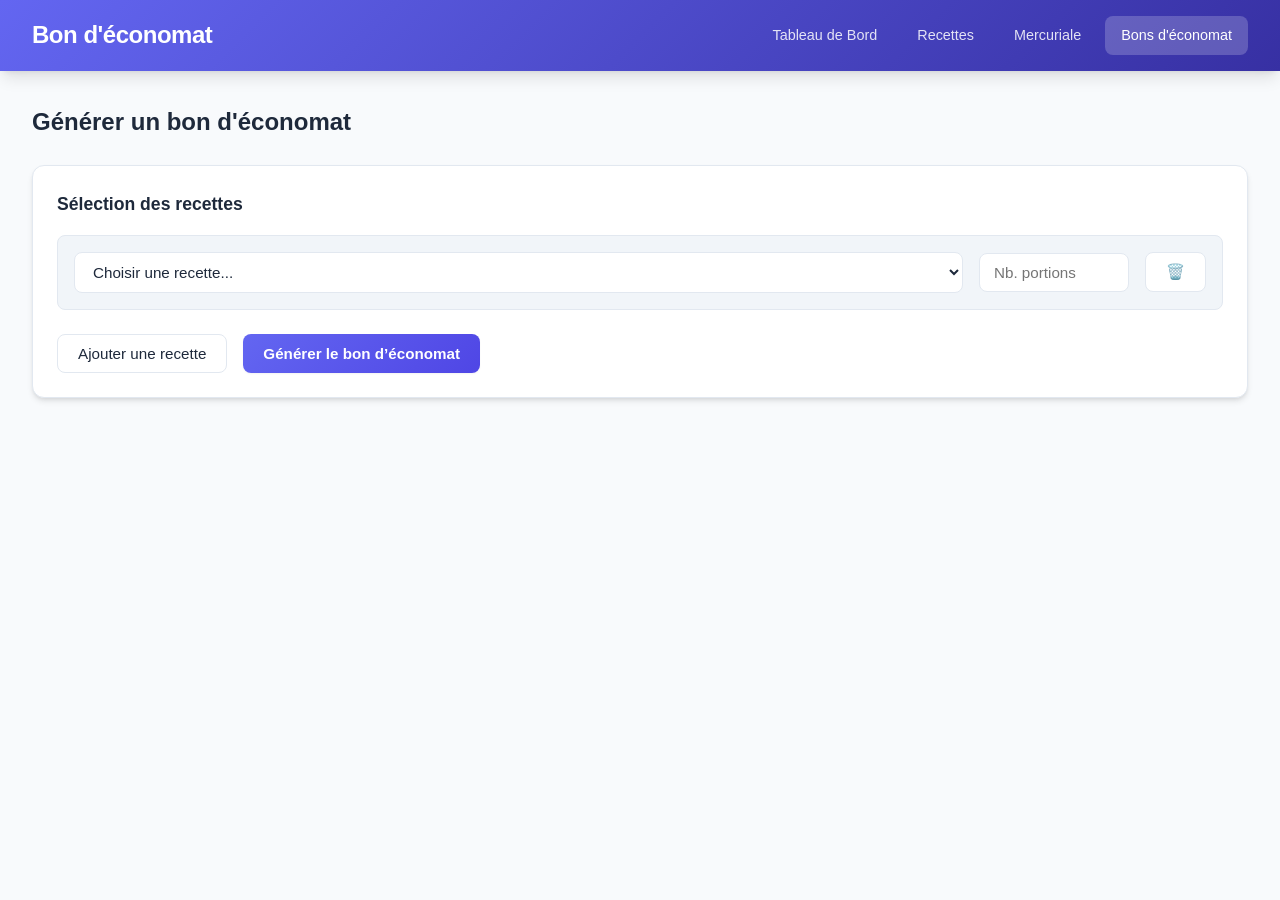
==== bon-economat.html @ 576022b0 "first" ====
<!DOCTYPE html>
<html lang="fr">

<head>
    <meta charset="UTF-8">
    <meta name="viewport" content="width=device-width, initial-scale=1.0">
    <title>Bon d'économat - Gestion Culinaire</title>
    <link rel="stylesheet" href="style.css">

</head>

<body>
    <header>
        <h1>Bon d'économat</h1>
        <nav>
            <a href="index.html">Tableau de Bord</a>
            <a href="recettes.html">Recettes</a>
            <a href="mercuriale.html">Mercuriale</a>
            <a href="bon-economat.html" class="active">Bons d'économat</a>
        </nav>
    </header>

    <main id="app-container">
        <div class="page-header">
            <h2>Générer un bon d'économat</h2>
        </div>

        <div class="card">
            <h3>Sélection des recettes</h3>
            <div id="recipe-selection-area" class="recipe-selection-grid">
                <!-- Recipe selectors will be added here by JS -->
            </div>
            <div class="bon-economat-actions">
                <button id="add-recipe-selector-btn" class="button-secondary">Ajouter une recette</button>
                <button id="generate-btn" class="button-primary">Générer le bon d’économat</button>
            </div>
        </div>

        <div id="bon-economat-results" class="hidden">
            <div class="page-header">
                <h2>Bon d'économat généré</h2>
                <div class="header-actions">
                    <button id="export-csv-btn" class="button-secondary">Exporter en CSV</button>
                    <button id="export-fixed-txt-btn" class="button-secondary">Exporter en TXT</button>
                </div>
            </div>

            <div id="detailed-breakdown">
                <h3>Détail par recette</h3>
                <!-- Content generated by JS -->
            </div>

            <div id="summary-breakdown" class="card">
                <h3>Récapitulatif global</h3>
                <div class="table-container">
                    <table id="summary-table">
                        <thead>
                            <tr>
                                <th>Nom de la denrée</th>
                                <th>Quantité totale</th>
                                <th>Unité</th>
                                <th>Coût total HT</th>
                            </tr>
                        </thead>
                        <tbody>
                            <!-- Content generated by JS -->
                        </tbody>
                    </table>
                </div>
                <h4 class="global-total-cost">Total Global: <strong id="global-total-cost">0.00 €</strong></h4>
            </div>

            <div id="sales-quote" class="card sales-quote-card">
                <h3>📊 Devis de vente</h3>
                <p class="sales-quote-description">Estimation des revenus basée sur les recettes sélectionnées et leurs
                    portions.</p>
                <div class="sales-quote-grid">
                    <div class="quote-item">
                        <span class="quote-label">Prix de vente total HT</span>
                        <span class="quote-value" id="total-sale-price-ht">0.00 €</span>
                    </div>
                    <div class="quote-item">
                        <span class="quote-label">Prix de vente total TTC (5.5%)</span>
                        <span class="quote-value" id="total-sale-price-ttc">0.00 €</span>
                    </div>
                    <div class="quote-item quote-profit">
                        <span class="quote-label">Marge brute estimée</span>
                        <span class="quote-value" id="total-gross-margin">0.00 €</span>
                    </div>
                </div>
            </div>
        </div>
    </main>

    <script type="module" src="./app.js"></script>
</body>

</html>
---- style.css ----
:root {
    /* Palette modernisée */
    --primary-color: #6366f1;
    --primary-hover: #4f46e5;
    --secondary-color: #3730a3;
    --accent-color: #8b5cf6;
    --background-color: #f8fafc;
    --card-background: #ffffff;
    --text-color: #1e293b;
    --text-light: #64748b;
    --text-muted: #94a3b8;
    --border-color: #e2e8f0;
    --border-light: #f1f5f9;
    --shadow-sm: 0 1px 2px 0 rgba(0, 0, 0, 0.05);
    --shadow: 0 4px 6px -1px rgba(0, 0, 0, 0.1), 0 2px 4px -2px rgba(0, 0, 0, 0.1);
    --shadow-lg: 0 10px 15px -3px rgba(0, 0, 0, 0.1), 0 4px 6px -4px rgba(0, 0, 0, 0.1);
    --border-radius: 12px;
    --border-radius-sm: 8px;
    --border-radius-lg: 16px;
    --font-family: 'Inter', 'Segoe UI', 'Roboto', 'Helvetica Neue', Arial, sans-serif;
    --transition: all 0.2s ease;

    /* Couleurs pour les marges */
    --margin-high: #10b981;
    --margin-high-bg: #d1fae5;
    --margin-medium: #f59e0b;
    --margin-medium-bg: #fef3c7;
    --margin-low: #ef4444;
    --margin-low-bg: #fee2e2;

    /* Couleurs pour le devis */
    --success-color: #22c55e;
    --success-bg: #dcfce7;
}

* {
    box-sizing: border-box;
}

body {
    margin: 0;
    font-family: var(--font-family);
    background-color: var(--background-color);
    color: var(--text-color);
    line-height: 1.6;
    -webkit-font-smoothing: antialiased;
    -moz-osx-font-smoothing: grayscale;
}

/* --- Header Styles --- */
header {
    background: linear-gradient(135deg, var(--primary-color) 0%, var(--secondary-color) 100%);
    color: white;
    padding: 1rem 2rem;
    display: flex;
    justify-content: space-between;
    align-items: center;
    box-shadow: var(--shadow-lg);
    position: sticky;
    top: 0;
    z-index: 100;
}

header h1 {
    margin: 0;
    font-size: 1.5rem;
    font-weight: 700;
    letter-spacing: -0.02em;
}

header nav {
    display: flex;
    gap: 0.5rem;
}

header nav a {
    color: rgba(255, 255, 255, 0.85);
    text-decoration: none;
    padding: 0.5rem 1rem;
    border-radius: var(--border-radius-sm);
    font-weight: 500;
    font-size: 0.9rem;
    transition: var(--transition);
    background: transparent;
}

header nav a:hover {
    background: rgba(255, 255, 255, 0.15);
    color: white;
}

header nav a.active {
    background: rgba(255, 255, 255, 0.2);
    color: white;
}

/* --- Main Container --- */
#app-container {
    padding: 2rem;
    max-width: 1400px;
    margin: 0 auto;
}

/* --- Dashboard Styles --- */
.dashboard-grid {
    display: grid;
    grid-template-columns: repeat(auto-fit, minmax(320px, 1fr));
    gap: 1.5rem;
}

.card {
    background: var(--card-background);
    padding: 1.5rem;
    border-radius: var(--border-radius);
    box-shadow: var(--shadow);
    border: 1px solid var(--border-color);
    transition: var(--transition);
}

.card:hover {
    box-shadow: var(--shadow-lg);
}

.card-welcome {
    grid-column: 1 / -1;
    background: linear-gradient(135deg, var(--primary-color) 0%, var(--accent-color) 100%);
    color: white;
    border: none;
}

.card-welcome h2 {
    margin-top: 0;
    font-size: 1.75rem;
    font-weight: 700;
}

.card-welcome p {
    opacity: 0.9;
    margin-bottom: 0;
}

.card h3 {
    margin-top: 0;
    margin-bottom: 1rem;
    font-size: 1.1rem;
    font-weight: 600;
    color: var(--text-color);
    display: flex;
    align-items: center;
    gap: 0.5rem;
}

.stats-grid {
    display: grid;
    grid-template-columns: 1fr 1fr;
    gap: 1rem;
}

.stat-item {
    display: flex;
    flex-direction: column;
    align-items: center;
    text-align: center;
    padding: 1.25rem;
    background: linear-gradient(135deg, var(--border-light) 0%, var(--background-color) 100%);
    border-radius: var(--border-radius-sm);
    border: 1px solid var(--border-color);
}

.stat-value {
    font-size: 2.25rem;
    font-weight: 700;
    color: var(--primary-color);
    line-height: 1.2;
}

.stat-label {
    font-size: 0.85rem;
    color: var(--text-light);
    margin-top: 0.25rem;
    font-weight: 500;
}

.actions-grid {
    display: flex;
    flex-direction: column;
    gap: 0.75rem;
}

.action-button {
    display: flex;
    align-items: center;
    padding: 0.875rem 1rem;
    background-color: var(--card-background);
    border: 1px solid var(--border-color);
    border-radius: var(--border-radius-sm);
    text-decoration: none;
    color: var(--text-color);
    font-weight: 500;
    transition: var(--transition);
    text-align: left;
    width: 100%;
    cursor: pointer;
    font-size: 0.95rem;
    font-family: var(--font-family);
    line-height: 1.5;
}

.action-button .icon {
    margin-right: 0.75rem;
    font-size: 1.25rem;
}

.action-button:hover {
    background-color: var(--background-color);
    border-color: var(--primary-color);
    color: var(--primary-color);
    transform: translateY(-1px);
    box-shadow: var(--shadow-sm);
}

.hidden {
    display: none !important;
}

/* --- Notifications --- */
#notifications-list {
    list-style-type: none;
    padding: 0;
    margin: 0;
}

#notifications-list li {
    padding: 0.875rem;
    border-bottom: 1px solid var(--border-light);
    display: flex;
    align-items: center;
    font-size: 0.9rem;
}

#notifications-list li:last-child {
    border-bottom: none;
}

#notifications-list .icon {
    margin-right: 0.75rem;
    flex-shrink: 0;
    font-size: 1.1rem;
}

#notifications-list li a {
    margin-left: auto;
    font-size: 0.85rem;
    color: var(--primary-color);
    text-decoration: none;
    font-weight: 500;
    padding: 0.25rem 0.5rem;
    border-radius: 4px;
    transition: var(--transition);
}

#notifications-list li a:hover {
    background-color: rgba(99, 102, 241, 0.1);
}

/* --- Page Header --- */
.page-header {
    display: flex;
    justify-content: space-between;
    align-items: center;
    margin-bottom: 1.5rem;
    flex-wrap: wrap;
    gap: 1rem;
}

.page-header h2 {
    margin: 0;
    font-size: 1.5rem;
    font-weight: 700;
    color: var(--text-color);
}

.header-actions {
    display: flex;
    gap: 1rem;
    align-items: center;
    flex-wrap: wrap;
}

/* --- Form Controls --- */
input[type="search"],
input[type="text"],
input[type="number"],
select,
textarea {
    padding: 0.625rem 0.875rem;
    border: 1px solid var(--border-color);
    border-radius: var(--border-radius-sm);
    font-size: 0.95rem;
    font-family: var(--font-family);
    transition: var(--transition);
    background-color: var(--card-background);
    color: var(--text-color);
}

input[type="search"]:focus,
input[type="text"]:focus,
input[type="number"]:focus,
select:focus,
textarea:focus {
    outline: none;
    border-color: var(--primary-color);
    box-shadow: 0 0 0 3px rgba(99, 102, 241, 0.15);
}

input[type="search"] {
    min-width: 280px;
    background-image: url("data:image/svg+xml,%3Csvg xmlns='http://www.w3.org/2000/svg' fill='none' viewBox='0 0 24 24' stroke='%2394a3b8'%3E%3Cpath stroke-linecap='round' stroke-linejoin='round' stroke-width='2' d='M21 21l-6-6m2-5a7 7 0 11-14 0 7 7 0 0114 0z'/%3E%3C/svg%3E");
    background-repeat: no-repeat;
    background-position: 0.75rem center;
    background-size: 1rem;
    padding-left: 2.25rem;
}

/* --- Buttons --- */
.button-primary {
    background: linear-gradient(135deg, var(--primary-color) 0%, var(--primary-hover) 100%);
    color: white;
    border: none;
    padding: 0.625rem 1.25rem;
    border-radius: var(--border-radius-sm);
    cursor: pointer;
    font-weight: 600;
    font-size: 0.95rem;
    font-family: var(--font-family);
    transition: var(--transition);
    box-shadow: var(--shadow-sm);
}

.button-primary:hover {
    transform: translateY(-1px);
    box-shadow: var(--shadow);
    filter: brightness(1.05);
}

.button-primary:active {
    transform: translateY(0);
}

.button-secondary {
    background-color: var(--card-background);
    color: var(--text-color);
    border: 1px solid var(--border-color);
    padding: 0.625rem 1.25rem;
    border-radius: var(--border-radius-sm);
    cursor: pointer;
    font-weight: 500;
    font-size: 0.95rem;
    font-family: var(--font-family);
    transition: var(--transition);
}

.button-secondary:hover {
    background-color: var(--background-color);
    border-color: var(--text-light);
}

/* --- Tables --- */
.table-container {
    background: var(--card-background);
    border-radius: var(--border-radius);
    box-shadow: var(--shadow);
    overflow: auto;
    border: 1px solid var(--border-color);
}

table {
    width: 100%;
    border-collapse: collapse;
}

th,
td {
    padding: 1rem;
    text-align: left;
    border-bottom: 1px solid var(--border-light);
}

thead {
    position: sticky;
    top: 0;
    z-index: 10;
    background: linear-gradient(135deg, var(--background-color) 0%, var(--border-light) 100%);
}

th {
    background-color: var(--background-color);
    font-weight: 600;
    font-size: 0.8rem;
    color: var(--text-light);
    text-transform: uppercase;
    letter-spacing: 0.05em;
}

tbody tr {
    transition: var(--transition);
}

tbody tr:last-child td {
    border-bottom: none;
}

tbody tr:hover {
    background-color: rgba(99, 102, 241, 0.04);
}

/* Zebra striping for better readability */
tbody tr:nth-child(even) {
    background-color: var(--border-light);
}

tbody tr:nth-child(even):hover {
    background-color: rgba(99, 102, 241, 0.08);
}

/* --- Action Buttons in Tables --- */
.action-cell {
    white-space: nowrap;
}

.action-cell button {
    margin-right: 0.375rem;
    padding: 0.375rem 0.75rem;
    border: none;
    border-radius: 6px;
    cursor: pointer;
    font-size: 0.8rem;
    font-weight: 500;
    transition: var(--transition);
}

.action-cell button:last-child {
    margin-right: 0;
}

.duplicate-btn {
    background-color: #f0fdf4;
    color: #16a34a;
    border: 1px solid #bbf7d0 !important;
}

.duplicate-btn:hover {
    background-color: #dcfce7;
}

.edit-btn {
    background-color: #fffbeb;
    color: #d97706;
    border: 1px solid #fde68a !important;
}

.edit-btn:hover {
    background-color: #fef3c7;
}

.delete-btn {
    background-color: #fef2f2;
    color: #dc2626;
    border: 1px solid #fecaca !important;
}

.delete-btn:hover {
    background-color: #fee2e2;
}

/* --- Margin Badges --- */
.margin-badge {
    display: inline-flex;
    align-items: center;
    justify-content: center;
    padding: 0.25rem 0.75rem;
    border-radius: 9999px;
    font-size: 0.85rem;
    font-weight: 600;
    min-width: 60px;
}

.margin-high {
    background-color: var(--margin-high-bg);
    color: var(--margin-high);
}

.margin-medium {
    background-color: var(--margin-medium-bg);
    color: var(--margin-medium);
}

.margin-low {
    background-color: var(--margin-low-bg);
    color: var(--margin-low);
}

/* --- Bon d'économat Styles --- */
.recipe-selection-grid {
    display: flex;
    flex-direction: column;
    gap: 1rem;
    margin-bottom: 1.5rem;
}

.recipe-selector-row {
    display: grid;
    grid-template-columns: 1fr 150px auto;
    gap: 1rem;
    align-items: center;
    padding: 1rem;
    background-color: var(--border-light);
    border-radius: var(--border-radius-sm);
    border: 1px solid var(--border-color);
}

.recipe-selector-row select,
.recipe-selector-row input {
    width: 100%;
}

.bon-economat-actions {
    display: flex;
    gap: 1rem;
    margin-top: 1rem;
    flex-wrap: wrap;
}

#bon-economat-results {
    margin-top: 2rem;
}

.bon-recipe-card {
    margin-bottom: 1.5rem;
}

.bon-recipe-card h4 {
    margin-top: 0;
    margin-bottom: 1rem;
    color: var(--secondary-color);
    font-size: 1.1rem;
    font-weight: 600;
    padding-bottom: 0.75rem;
    border-bottom: 2px solid var(--primary-color);
}

.bon-recipe-card table tfoot td {
    border-top: 2px solid var(--primary-color);
    background-color: rgba(99, 102, 241, 0.05);
}

.global-total-cost {
    text-align: right;
    font-size: 1.25rem;
    margin-top: 1.5rem;
    color: var(--secondary-color);
    padding: 1rem;
    background: linear-gradient(135deg, rgba(99, 102, 241, 0.1) 0%, rgba(139, 92, 246, 0.1) 100%);
    border-radius: var(--border-radius-sm);
}

/* --- Sales Quote Card --- */
.sales-quote-card {
    background: linear-gradient(135deg, var(--success-bg) 0%, #f0fdf4 100%);
    border: 1px solid #bbf7d0;
    margin-top: 1.5rem;
}

.sales-quote-card h3 {
    color: #16a34a;
    margin-bottom: 0.5rem;
}

.sales-quote-description {
    color: var(--text-light);
    font-size: 0.9rem;
    margin-bottom: 1.25rem;
}

.sales-quote-grid {
    display: grid;
    grid-template-columns: repeat(auto-fit, minmax(200px, 1fr));
    gap: 1rem;
}

.quote-item {
    background: var(--card-background);
    padding: 1.25rem;
    border-radius: var(--border-radius-sm);
    text-align: center;
    border: 1px solid var(--border-color);
    transition: var(--transition);
}

.quote-item:hover {
    transform: translateY(-2px);
    box-shadow: var(--shadow);
}

.quote-label {
    display: block;
    font-size: 0.85rem;
    color: var(--text-light);
    margin-bottom: 0.5rem;
    font-weight: 500;
}

.quote-value {
    display: block;
    font-size: 1.5rem;
    font-weight: 700;
    color: var(--primary-color);
}

.quote-profit .quote-value {
    color: var(--success-color);
}

/* --- Modal Styles --- */
.modal-overlay {
    position: fixed;
    top: 0;
    left: 0;
    width: 100%;
    height: 100%;
    background-color: rgba(15, 23, 42, 0.7);
    backdrop-filter: blur(4px);
    display: flex;
    justify-content: center;
    align-items: center;
    z-index: 1000;
    padding: 1rem;
    animation: fadeIn 0.2s ease;
}

@keyframes fadeIn {
    from {
        opacity: 0;
    }

    to {
        opacity: 1;
    }
}

.modal-content {
    background-color: var(--card-background);
    padding: 2rem;
    border-radius: var(--border-radius-lg);
    max-width: 800px;
    width: 100%;
    max-height: 90vh;
    overflow-y: auto;
    box-shadow: 0 25px 50px -12px rgba(0, 0, 0, 0.25);
    animation: slideUp 0.3s ease;
}

@keyframes slideUp {
    from {
        opacity: 0;
        transform: translateY(20px);
    }

    to {
        opacity: 1;
        transform: translateY(0);
    }
}

.modal-content h3 {
    margin-top: 0;
    color: var(--text-color);
    font-size: 1.5rem;
    font-weight: 700;
    padding-bottom: 1rem;
    border-bottom: 1px solid var(--border-color);
    margin-bottom: 1.5rem;
}

.form-grid {
    display: grid;
    grid-template-columns: repeat(auto-fit, minmax(200px, 1fr));
    gap: 1rem;
    margin-bottom: 1.5rem;
}

.form-group {
    display: flex;
    flex-direction: column;
}

.form-group label {
    margin-bottom: 0.5rem;
    font-weight: 500;
    font-size: 0.9rem;
    color: var(--text-light);
}

.form-group input,
.form-group select,
.form-group textarea {
    width: 100%;
}

textarea {
    resize: vertical;
    min-height: 100px;
}

/* --- Ingredient Rows --- */
.ingredient-rows {
    display: flex;
    flex-direction: column;
    gap: 0.75rem;
    margin-bottom: 1.5rem;
}

.ingredient-row {
    display: grid;
    grid-template-columns: 2fr 1fr 80px auto;
    gap: 0.75rem;
    align-items: center;
    padding: 0.75rem;
    background-color: var(--border-light);
    border-radius: var(--border-radius-sm);
    border: 1px solid var(--border-color);
}

.ingredient-row select,
.ingredient-row input {
    width: 100%;
}

.ingredient-unit {
    font-size: 0.85rem;
    color: var(--text-light);
    text-align: center;
    font-weight: 500;
}

.delete-ingredient-btn {
    padding: 0.5rem !important;
    min-width: 40px;
}

/* --- Costs Summary --- */
.costs-summary {
    background: linear-gradient(135deg, var(--background-color) 0%, var(--border-light) 100%);
    padding: 1.25rem;
    border-radius: var(--border-radius-sm);
    margin: 1.5rem 0;
    border: 1px solid var(--border-color);
}

.costs-summary p {
    margin: 0.5rem 0;
    display: flex;
    justify-content: space-between;
    align-items: center;
    padding: 0.25rem 0;
}

.costs-summary strong {
    color: var(--primary-color);
    font-size: 1.1rem;
}

/* --- Modal Actions --- */
.modal-actions {
    display: flex;
    justify-content: flex-end;
    gap: 1rem;
    margin-top: 1.5rem;
    padding-top: 1.5rem;
    border-top: 1px solid var(--border-color);
}

hr {
    border: none;
    border-top: 1px solid var(--border-color);
    margin: 1.5rem 0;
}

/* --- Responsive Design --- */
@media (max-width: 768px) {
    header {
        flex-direction: column;
        align-items: flex-start;
        padding: 1rem;
        gap: 1rem;
    }

    header nav {
        width: 100%;
        overflow-x: auto;
        -webkit-overflow-scrolling: touch;
        padding-bottom: 0.5rem;
    }

    header nav a {
        white-space: nowrap;
    }

    #app-container {
        padding: 1rem;
    }

    .page-header {
        flex-direction: column;
        align-items: stretch;
    }

    .header-actions {
        flex-direction: column;
    }

    input[type="search"] {
        min-width: 100%;
    }

    .ingredient-row {
        grid-template-columns: 1fr;
        gap: 0.5rem;
    }

    .recipe-selector-row {
        grid-template-columns: 1fr;
        gap: 0.5rem;
    }

    .dashboard-grid {
        grid-template-columns: 1fr;
    }

    .modal-content {
        padding: 1.25rem;
        max-height: 95vh;
    }

    .form-grid {
        grid-template-columns: 1fr;
    }

    .sales-quote-grid {
        grid-template-columns: 1fr;
    }

    table {
        font-size: 0.85rem;
    }

    th,
    td {
        padding: 0.75rem 0.5rem;
    }

    .action-cell button {
        padding: 0.25rem 0.5rem;
        font-size: 0.75rem;
    }
}

/* --- Print Styles --- */
@media print {
    header {
        position: static;
        background: none;
        color: var(--text-color);
        box-shadow: none;
    }

    header nav {
        display: none;
    }

    .button-primary,
    .button-secondary,
    .action-cell,
    .header-actions,
    .bon-economat-actions {
        display: none !important;
    }

    .card {
        box-shadow: none;
        border: 1px solid #ccc;
        break-inside: avoid;
    }
}

/* ============================================
   NOUVELLES FONCTIONNALITÉS - ALLERGÈNES & RENTABILITÉ
   ============================================ */

/* --- Modal Large --- */
.modal-large {
    max-width: 1000px;
}

.modal-small {
    max-width: 500px;
    position: relative;
}

/* --- Form Sections --- */
.form-section {
    background: var(--border-light);
    border-radius: var(--border-radius-sm);
    padding: 1.25rem;
    margin: 1.5rem 0;
    border: 1px solid var(--border-color);
}

.form-section h4 {
    margin: 0 0 0.75rem 0;
    font-size: 1rem;
    color: var(--primary-color);
}

.form-hint {
    font-size: 0.85rem;
    color: var(--text-light);
    margin: 0.5rem 0;
}

.form-grid-4 {
    grid-template-columns: repeat(2, 1fr);
}

/* --- Text Alignment --- */
.text-right {
    text-align: right;
}

/* --- Allergen Checkbox Grid --- */
.allergen-checkbox-grid {
    display: grid;
    grid-template-columns: repeat(auto-fill, minmax(150px, 1fr));
    gap: 0.5rem;
    margin-top: 0.75rem;
}

.allergen-checkbox-label {
    display: flex;
    align-items: center;
    gap: 0.5rem;
    padding: 0.5rem 0.75rem;
    background: var(--card-background);
    border: 1px solid var(--border-color);
    border-radius: var(--border-radius-sm);
    cursor: pointer;
    transition: var(--transition);
    font-size: 0.85rem;
}

.allergen-checkbox-label:hover {
    border-color: var(--primary-color);
    background: rgba(99, 102, 241, 0.05);
}

.allergen-checkbox-label input[type="checkbox"] {
    accent-color: var(--primary-color);
}

.allergen-checkbox-label input[type="checkbox"]:checked+.allergen-checkbox-icon+.allergen-checkbox-name {
    font-weight: 600;
    color: var(--primary-color);
}

.allergen-checkbox-icon {
    font-size: 1.1rem;
}

.allergen-checkbox-name {
    flex: 1;
}

/* --- Allergen Display in Tables --- */
.allergen-cell {
    min-width: 80px;
}

.allergen-icons-container {
    display: flex;
    flex-wrap: wrap;
    gap: 0.25rem;
}

.allergen-icon-small {
    font-size: 1rem;
    cursor: help;
}

.no-allergen-text {
    color: var(--text-muted);
    font-style: italic;
}

/* --- Allergen Indicator Badge (Recipe Table) --- */
.recipe-name-cell {
    display: flex;
    align-items: center;
    gap: 0.75rem;
    flex-wrap: wrap;
}

.allergen-indicator {
    display: inline-flex;
    align-items: center;
    gap: 0.25rem;
    padding: 0.25rem 0.5rem;
    background: #fef3c7;
    border: 1px solid #fcd34d;
    border-radius: 9999px;
    font-size: 0.75rem;
    cursor: pointer;
    transition: var(--transition);
}

.allergen-indicator:hover {
    background: #fde68a;
    transform: scale(1.05);
}

.no-allergen-badge {
    color: var(--margin-high);
    font-size: 0.9rem;
    font-weight: 600;
}

/* --- Allergen Modal --- */
.allergen-modal-title {
    margin-bottom: 1rem !important;
}

.modal-close-btn {
    position: absolute;
    top: 1rem;
    right: 1rem;
    background: none;
    border: none;
    font-size: 1.5rem;
    cursor: pointer;
    color: var(--text-light);
    transition: var(--transition);
}

.modal-close-btn:hover {
    color: var(--text-color);
}

.allergen-list {
    display: flex;
    flex-direction: column;
    gap: 0.75rem;
}

.allergen-item {
    display: flex;
    align-items: flex-start;
    gap: 1rem;
    padding: 0.75rem;
    background: var(--border-light);
    border-radius: var(--border-radius-sm);
}

.allergen-item .allergen-icon {
    font-size: 1.5rem;
    flex-shrink: 0;
}

.allergen-item .allergen-info strong {
    display: block;
    margin-bottom: 0.25rem;
    color: var(--text-color);
}

.allergen-item .allergen-info p {
    margin: 0;
    font-size: 0.85rem;
    color: var(--text-light);
}

.no-allergens-message {
    text-align: center;
    color: var(--margin-high);
    font-weight: 500;
}

/* --- Allergen Preview in Form --- */
.allergen-preview-container {
    margin: 1rem 0;
    padding: 0.75rem 1rem;
    background: var(--border-light);
    border-radius: var(--border-radius-sm);
    border-left: 4px solid var(--border-color);
}

.allergen-preview-container.has-allergens {
    border-left-color: #f59e0b;
    background: #fffbeb;
}

.no-allergen-preview {
    color: var(--margin-high);
    font-weight: 500;
}

.allergen-warning {
    color: #d97706;
    font-weight: 600;
}

.allergen-preview-list {
    display: flex;
    flex-wrap: wrap;
    gap: 0.5rem;
    margin-top: 0.5rem;
}

.allergen-preview-item {
    display: inline-flex;
    align-items: center;
    gap: 0.25rem;
    padding: 0.25rem 0.5rem;
    background: white;
    border: 1px solid #fcd34d;
    border-radius: 9999px;
    font-size: 0.8rem;
}

/* --- Costs Grid --- */
.costs-grid {
    display: grid;
    grid-template-columns: repeat(auto-fit, minmax(200px, 1fr));
    gap: 1rem;
}

.cost-section {
    padding: 1rem;
    background: var(--card-background);
    border-radius: var(--border-radius-sm);
    border: 1px solid var(--border-color);
}

.cost-section h5 {
    margin: 0 0 0.75rem 0;
    font-size: 0.85rem;
    text-transform: uppercase;
    letter-spacing: 0.05em;
    color: var(--text-light);
}

.cost-section p {
    margin: 0.5rem 0;
    display: flex;
    justify-content: space-between;
    font-size: 0.9rem;
}

.cost-section-highlight {
    background: linear-gradient(135deg, rgba(99, 102, 241, 0.1) 0%, rgba(139, 92, 246, 0.1) 100%);
    border-color: var(--primary-color);
}

.cost-section-highlight h5 {
    color: var(--primary-color);
}

/* --- Value Colors --- */
.value-positive {
    color: var(--margin-high) !important;
    font-weight: 700;
}

.value-warning {
    color: var(--margin-medium) !important;
    font-weight: 700;
}

.value-negative {
    color: var(--margin-low) !important;
    font-weight: 700;
}

/* --- Profitability Badge --- */
.profitability-badge {
    display: inline-flex;
    align-items: center;
    justify-content: center;
    padding: 0.25rem 0.5rem;
    border-radius: var(--border-radius-sm);
    font-size: 0.8rem;
    font-weight: 600;
    min-width: 70px;
    background: var(--border-light);
}

.profit-high {
    background-color: var(--margin-high-bg);
    color: var(--margin-high);
}

.profit-medium {
    background-color: var(--margin-medium-bg);
    color: var(--margin-medium);
}

.profit-low {
    background-color: var(--margin-low-bg);
    color: var(--margin-low);
}

/* --- Responsive adjustments for new features --- */
@media (max-width: 768px) {
    .allergen-checkbox-grid {
        grid-template-columns: repeat(2, 1fr);
    }

    .costs-grid {
        grid-template-columns: 1fr;
    }

    .recipe-name-cell {
        flex-direction: column;
        align-items: flex-start;
    }

    .form-grid-4 {
        grid-template-columns: 1fr;
    }
}
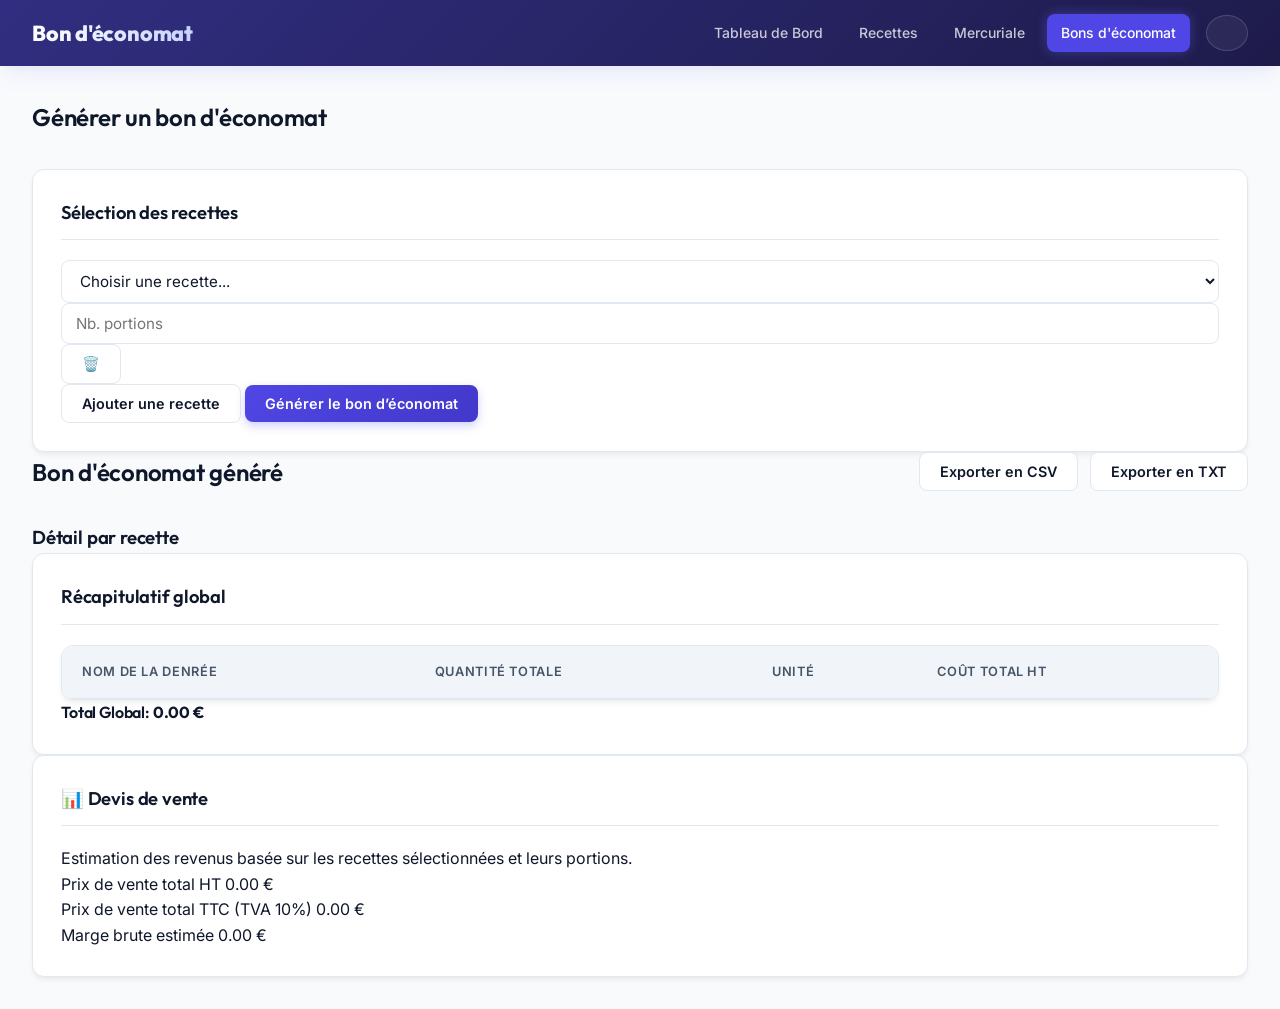
==== commit e471f71c: "new" ====
--- a/bon-economat.html
+++ b/bon-economat.html
@@ -80,7 +80,7 @@
                         <span class="quote-value" id="total-sale-price-ht">0.00 €</span>
                     </div>
                     <div class="quote-item">
-                        <span class="quote-label">Prix de vente total TTC (5.5%)</span>
+                        <span class="quote-label">Prix de vente total TTC (TVA 10%)</span>
                         <span class="quote-value" id="total-sale-price-ttc">0.00 €</span>
                     </div>
                     <div class="quote-item quote-profit">
--- a/style.css
+++ b/style.css
@@ -1,57 +1,97 @@
+@import url('https://fonts.googleapis.com/css2?family=Inter:wght@300;400;500;600;700;800&family=Outfit:wght@400;500;600;700;800&display=swap');
+
 :root {
-    /* Palette modernisée */
-    --primary-color: #6366f1;
-    --primary-hover: #4f46e5;
-    --secondary-color: #3730a3;
-    --accent-color: #8b5cf6;
-    --background-color: #f8fafc;
+    /* Palette claire (SaaS moderne) */
+    --primary-color: #4f46e5; /* indigo-600 */
+    --primary-hover: #4338ca; /* indigo-700 */
+    --secondary-color: #312e81; /* indigo-900 */
+    --accent-color: #8b5cf6; /* violet-500 */
+    --background-color: #f8fafc; /* slate-50 */
     --card-background: #ffffff;
-    --text-color: #1e293b;
-    --text-light: #64748b;
-    --text-muted: #94a3b8;
-    --border-color: #e2e8f0;
-    --border-light: #f1f5f9;
-    --shadow-sm: 0 1px 2px 0 rgba(0, 0, 0, 0.05);
-    --shadow: 0 4px 6px -1px rgba(0, 0, 0, 0.1), 0 2px 4px -2px rgba(0, 0, 0, 0.1);
-    --shadow-lg: 0 10px 15px -3px rgba(0, 0, 0, 0.1), 0 4px 6px -4px rgba(0, 0, 0, 0.1);
+    --text-color: #0f172a; /* slate-900 */
+    --text-light: #475569; /* slate-600 */
+    --text-muted: #94a3b8; /* slate-400 */
+    --border-color: #e2e8f0; /* slate-200 */
+    --border-light: #f1f5f9; /* slate-100 */
+    --shadow-sm: 0 1px 3px 0 rgba(0, 0, 0, 0.05), 0 1px 2px 0 rgba(0, 0, 0, 0.03);
+    --shadow: 0 4px 6px -1px rgba(0, 0, 0, 0.05), 0 2px 4px -1px rgba(0, 0, 0, 0.03);
+    --shadow-lg: 0 10px 25px -5px rgba(99, 102, 241, 0.1), 0 8px 10px -6px rgba(99, 102, 241, 0.05);
     --border-radius: 12px;
     --border-radius-sm: 8px;
     --border-radius-lg: 16px;
-    --font-family: 'Inter', 'Segoe UI', 'Roboto', 'Helvetica Neue', Arial, sans-serif;
-    --transition: all 0.2s ease;
-
-    /* Couleurs pour les marges */
-    --margin-high: #10b981;
-    --margin-high-bg: #d1fae5;
-    --margin-medium: #f59e0b;
-    --margin-medium-bg: #fef3c7;
-    --margin-low: #ef4444;
-    --margin-low-bg: #fee2e2;
-
-    /* Couleurs pour le devis */
-    --success-color: #22c55e;
-    --success-bg: #dcfce7;
+    --font-family: 'Inter', system-ui, sans-serif;
+    --font-headings: 'Outfit', sans-serif;
+    --transition: all 0.25s cubic-bezier(0.4, 0, 0.2, 1);
+
+    /* Couleurs pour les indicateurs financiers */
+    --margin-high: #059669; /* emerald-600 */
+    --margin-high-bg: #d1fae5; /* emerald-100 */
+    --margin-medium: #d97706; /* amber-600 */
+    --margin-medium-bg: #fef3c7; /* amber-100 */
+    --margin-low: #dc2626; /* red-600 */
+    --margin-low-bg: #fee2e2; /* red-100 */
+
+    --success-color: #10b981;
+    --success-bg: #ecfdf5;
+
+    --sticky-header-offset: 70px;
+}
+
+/* Palette sombre */
+body.dark-mode {
+    --primary-color: #6366f1; /* indigo-500 */
+    --primary-hover: #818cf8; /* indigo-400 */
+    --secondary-color: #e0e7ff; /* indigo-100 */
+    --accent-color: #a78bfa; /* violet-400 */
+    --background-color: #0b0f19; /* deep space slate */
+    --card-background: #111827; /* slate-900 */
+    --text-color: #f8fafc; /* slate-50 */
+    --text-light: #cbd5e1; /* slate-300 */
+    --text-muted: #64748b; /* slate-500 */
+    --border-color: #1f2937; /* slate-800 */
+    --border-light: #1e293b; /* slate-800 */
+    --shadow-sm: 0 1px 3px 0 rgba(0, 0, 0, 0.3);
+    --shadow: 0 4px 6px -1px rgba(0, 0, 0, 0.25);
+    --shadow-lg: 0 10px 25px -5px rgba(0, 0, 0, 0.4), 0 8px 10px -6px rgba(0, 0, 0, 0.3);
+
+    --margin-high: #34d399; /* emerald-400 */
+    --margin-high-bg: rgba(52, 211, 153, 0.15);
+    --margin-medium: #fbbf24; /* amber-400 */
+    --margin-medium-bg: rgba(251, 191, 36, 0.15);
+    --margin-low: #f87171; /* red-400 */
+    --margin-low-bg: rgba(248, 113, 113, 0.15);
+
+    --success-color: #34d399;
+    --success-bg: rgba(52, 211, 153, 0.1);
 }
 
 * {
     box-sizing: border-box;
+    margin: 0;
+    padding: 0;
 }
 
 body {
-    margin: 0;
     font-family: var(--font-family);
     background-color: var(--background-color);
     color: var(--text-color);
     line-height: 1.6;
     -webkit-font-smoothing: antialiased;
     -moz-osx-font-smoothing: grayscale;
-}
-
-/* --- Header Styles --- */
+    transition: background-color 0.3s ease, color 0.3s ease;
+}
+
+h1, h2, h3, h4, h5, h6 {
+    font-family: var(--font-headings);
+    font-weight: 600;
+    letter-spacing: -0.01em;
+}
+
+/* --- Navigation & Header --- */
 header {
-    background: linear-gradient(135deg, var(--primary-color) 0%, var(--secondary-color) 100%);
+    background: linear-gradient(135deg, var(--secondary-color) 0%, #1e1b4b 100%);
     color: white;
-    padding: 1rem 2rem;
+    padding: 0.875rem 2rem;
     display: flex;
     justify-content: space-between;
     align-items: center;
@@ -59,39 +99,68 @@
     position: sticky;
     top: 0;
     z-index: 100;
+    backdrop-filter: blur(8px);
+}
+
+body.dark-mode header {
+    background: linear-gradient(135deg, #111827 0%, #030712 100%);
+    border-bottom: 1px solid var(--border-color);
 }
 
 header h1 {
-    margin: 0;
-    font-size: 1.5rem;
-    font-weight: 700;
-    letter-spacing: -0.02em;
+    font-size: 1.35rem;
+    font-weight: 800;
+    background: linear-gradient(to right, #ffffff, #c7d2fe);
+    -webkit-background-clip: text;
+    -webkit-text-fill-color: transparent;
 }
 
 header nav {
     display: flex;
+    align-items: center;
     gap: 0.5rem;
 }
 
 header nav a {
-    color: rgba(255, 255, 255, 0.85);
+    color: rgba(255, 255, 255, 0.75);
     text-decoration: none;
-    padding: 0.5rem 1rem;
+    padding: 0.5rem 0.875rem;
     border-radius: var(--border-radius-sm);
     font-weight: 500;
-    font-size: 0.9rem;
-    transition: var(--transition);
-    background: transparent;
+    font-size: 0.875rem;
+    transition: var(--transition);
 }
 
 header nav a:hover {
+    background: rgba(255, 255, 255, 0.08);
+    color: white;
+}
+
+header nav a.active {
+    background: var(--primary-color);
+    color: white;
+    box-shadow: 0 0 12px rgba(99, 102, 241, 0.4);
+}
+
+/* --- Theme Toggle Button --- */
+.theme-toggle-btn {
+    background: rgba(255, 255, 255, 0.06);
+    border: 1px solid rgba(255, 255, 255, 0.15);
+    border-radius: 50%;
+    width: 36px;
+    height: 36px;
+    display: flex;
+    align-items: center;
+    justify-content: center;
+    color: white;
+    cursor: pointer;
+    transition: var(--transition);
+    margin-left: 0.5rem;
+}
+
+.theme-toggle-btn:hover {
     background: rgba(255, 255, 255, 0.15);
-    color: white;
-}
-
-header nav a.active {
-    background: rgba(255, 255, 255, 0.2);
-    color: white;
+    transform: scale(1.05);
 }
 
 /* --- Main Container --- */
@@ -99,9 +168,15 @@
     padding: 2rem;
     max-width: 1400px;
     margin: 0 auto;
-}
-
-/* --- Dashboard Styles --- */
+    animation: fadeIn 0.4s ease-out;
+}
+
+@keyframes fadeIn {
+    from { opacity: 0; transform: translateY(8px); }
+    to { opacity: 1; transform: translateY(0); }
+}
+
+/* --- Dashboard/Home --- */
 .dashboard-grid {
     display: grid;
     grid-template-columns: repeat(auto-fit, minmax(320px, 1fr));
@@ -110,7 +185,7 @@
 
 .card {
     background: var(--card-background);
-    padding: 1.5rem;
+    padding: 1.75rem;
     border-radius: var(--border-radius);
     box-shadow: var(--shadow);
     border: 1px solid var(--border-color);
@@ -119,6 +194,7 @@
 
 .card:hover {
     box-shadow: var(--shadow-lg);
+    transform: translateY(-2px);
 }
 
 .card-welcome {
@@ -126,33 +202,37 @@
     background: linear-gradient(135deg, var(--primary-color) 0%, var(--accent-color) 100%);
     color: white;
     border: none;
+    box-shadow: 0 10px 20px rgba(99, 102, 241, 0.2);
+}
+
+.card-welcome:hover {
+    transform: none;
 }
 
 .card-welcome h2 {
-    margin-top: 0;
-    font-size: 1.75rem;
+    font-size: 1.85rem;
     font-weight: 700;
+    margin-bottom: 0.5rem;
 }
 
 .card-welcome p {
-    opacity: 0.9;
-    margin-bottom: 0;
+    color: rgba(255, 255, 255, 0.85);
 }
 
 .card h3 {
-    margin-top: 0;
-    margin-bottom: 1rem;
-    font-size: 1.1rem;
-    font-weight: 600;
+    margin-bottom: 1.25rem;
+    font-size: 1.15rem;
     color: var(--text-color);
     display: flex;
     align-items: center;
-    gap: 0.5rem;
+    gap: 0.625rem;
+    padding-bottom: 0.75rem;
+    border-bottom: 1px solid var(--border-color);
 }
 
 .stats-grid {
     display: grid;
-    grid-template-columns: 1fr 1fr;
+    grid-template-columns: repeat(auto-fit, minmax(130px, 1fr));
     gap: 1rem;
 }
 
@@ -162,129 +242,81 @@
     align-items: center;
     text-align: center;
     padding: 1.25rem;
-    background: linear-gradient(135deg, var(--border-light) 0%, var(--background-color) 100%);
+    background-color: var(--border-light);
     border-radius: var(--border-radius-sm);
     border: 1px solid var(--border-color);
+    transition: var(--transition);
 }
 
 .stat-value {
-    font-size: 2.25rem;
-    font-weight: 700;
+    font-size: 2rem;
+    font-weight: 800;
     color: var(--primary-color);
     line-height: 1.2;
+    font-family: var(--font-headings);
 }
 
 .stat-label {
-    font-size: 0.85rem;
+    font-size: 0.8rem;
     color: var(--text-light);
-    margin-top: 0.25rem;
-    font-weight: 500;
-}
-
-.actions-grid {
-    display: flex;
-    flex-direction: column;
-    gap: 0.75rem;
-}
-
-.action-button {
-    display: flex;
-    align-items: center;
-    padding: 0.875rem 1rem;
+    margin-top: 0.35rem;
+    font-weight: 600;
+    text-transform: uppercase;
+    letter-spacing: 0.05em;
+}
+
+/* --- Buttons --- */
+button, .button-primary, .button-secondary, .button-danger {
+    font-family: var(--font-family);
+    font-size: 0.9rem;
+    font-weight: 600;
+    padding: 0.625rem 1.25rem;
+    border-radius: var(--border-radius-sm);
+    cursor: pointer;
+    transition: var(--transition);
+    display: inline-flex;
+    align-items: center;
+    justify-content: center;
+    gap: 0.5rem;
+}
+
+.button-primary {
+    background: linear-gradient(135deg, var(--primary-color) 0%, var(--primary-hover) 100%);
+    color: white;
+    border: none;
+    box-shadow: 0 4px 10px rgba(99, 102, 241, 0.3);
+}
+
+.button-primary:hover {
+    filter: brightness(1.1);
+    transform: translateY(-1px);
+    box-shadow: 0 6px 14px rgba(99, 102, 241, 0.4);
+}
+
+.button-primary:active {
+    transform: translateY(0);
+}
+
+.button-secondary {
     background-color: var(--card-background);
-    border: 1px solid var(--border-color);
-    border-radius: var(--border-radius-sm);
-    text-decoration: none;
     color: var(--text-color);
-    font-weight: 500;
-    transition: var(--transition);
-    text-align: left;
-    width: 100%;
-    cursor: pointer;
-    font-size: 0.95rem;
-    font-family: var(--font-family);
-    line-height: 1.5;
-}
-
-.action-button .icon {
-    margin-right: 0.75rem;
-    font-size: 1.25rem;
-}
-
-.action-button:hover {
-    background-color: var(--background-color);
-    border-color: var(--primary-color);
-    color: var(--primary-color);
+    border: 1px solid var(--border-color);
+}
+
+.button-secondary:hover {
+    background-color: var(--border-light);
+    border-color: var(--text-light);
+}
+
+.button-danger {
+    background-color: #ef4444;
+    color: white;
+    border: none;
+}
+
+.button-danger:hover {
+    background-color: #dc2626;
     transform: translateY(-1px);
-    box-shadow: var(--shadow-sm);
-}
-
-.hidden {
-    display: none !important;
-}
-
-/* --- Notifications --- */
-#notifications-list {
-    list-style-type: none;
-    padding: 0;
-    margin: 0;
-}
-
-#notifications-list li {
-    padding: 0.875rem;
-    border-bottom: 1px solid var(--border-light);
-    display: flex;
-    align-items: center;
-    font-size: 0.9rem;
-}
-
-#notifications-list li:last-child {
-    border-bottom: none;
-}
-
-#notifications-list .icon {
-    margin-right: 0.75rem;
-    flex-shrink: 0;
-    font-size: 1.1rem;
-}
-
-#notifications-list li a {
-    margin-left: auto;
-    font-size: 0.85rem;
-    color: var(--primary-color);
-    text-decoration: none;
-    font-weight: 500;
-    padding: 0.25rem 0.5rem;
-    border-radius: 4px;
-    transition: var(--transition);
-}
-
-#notifications-list li a:hover {
-    background-color: rgba(99, 102, 241, 0.1);
-}
-
-/* --- Page Header --- */
-.page-header {
-    display: flex;
-    justify-content: space-between;
-    align-items: center;
-    margin-bottom: 1.5rem;
-    flex-wrap: wrap;
-    gap: 1rem;
-}
-
-.page-header h2 {
-    margin: 0;
-    font-size: 1.5rem;
-    font-weight: 700;
-    color: var(--text-color);
-}
-
-.header-actions {
-    display: flex;
-    gap: 1rem;
-    align-items: center;
-    flex-wrap: wrap;
 }
 
 /* --- Form Controls --- */
@@ -301,6 +333,7 @@
     transition: var(--transition);
     background-color: var(--card-background);
     color: var(--text-color);
+    width: 100%;
 }
 
 input[type="search"]:focus,
@@ -314,55 +347,33 @@
 }
 
 input[type="search"] {
-    min-width: 280px;
-    background-image: url("data:image/svg+xml,%3Csvg xmlns='http://www.w3.org/2000/svg' fill='none' viewBox='0 0 24 24' stroke='%2394a3b8'%3E%3Cpath stroke-linecap='round' stroke-linejoin='round' stroke-width='2' d='M21 21l-6-6m2-5a7 7 0 11-14 0 7 7 0 0114 0z'/%3E%3C/svg%3E");
+    background-image: url("data:image/svg+xml,%3Csvg xmlns='http://www.w3.org/2000/svg' fill='none' viewBox='0 0 24 24' stroke='%2394a3b8'%3E%3Cpath stroke-linecap='round' stroke-linejoin='round' stroke-width='2.5' d='M21 21l-6-6m2-5a7 7 0 11-14 0 7 7 0 0114 0z'/%3E%3C/svg%3E");
     background-repeat: no-repeat;
     background-position: 0.75rem center;
     background-size: 1rem;
     padding-left: 2.25rem;
 }
 
-/* --- Buttons --- */
-.button-primary {
-    background: linear-gradient(135deg, var(--primary-color) 0%, var(--primary-hover) 100%);
-    color: white;
-    border: none;
-    padding: 0.625rem 1.25rem;
-    border-radius: var(--border-radius-sm);
-    cursor: pointer;
-    font-weight: 600;
-    font-size: 0.95rem;
-    font-family: var(--font-family);
-    transition: var(--transition);
-    box-shadow: var(--shadow-sm);
-}
-
-.button-primary:hover {
-    transform: translateY(-1px);
-    box-shadow: var(--shadow);
-    filter: brightness(1.05);
-}
-
-.button-primary:active {
-    transform: translateY(0);
-}
-
-.button-secondary {
-    background-color: var(--card-background);
-    color: var(--text-color);
-    border: 1px solid var(--border-color);
-    padding: 0.625rem 1.25rem;
-    border-radius: var(--border-radius-sm);
-    cursor: pointer;
-    font-weight: 500;
-    font-size: 0.95rem;
-    font-family: var(--font-family);
-    transition: var(--transition);
-}
-
-.button-secondary:hover {
-    background-color: var(--background-color);
-    border-color: var(--text-light);
+.page-header {
+    display: flex;
+    justify-content: space-between;
+    align-items: center;
+    margin-bottom: 2rem;
+    flex-wrap: wrap;
+    gap: 1.5rem;
+}
+
+.header-actions {
+    display: flex;
+    gap: 0.75rem;
+    align-items: center;
+    flex-wrap: wrap;
+}
+
+.header-actions input[type="search"],
+.header-actions select {
+    width: auto;
+    min-width: 200px;
 }
 
 /* --- Tables --- */
@@ -370,36 +381,45 @@
     background: var(--card-background);
     border-radius: var(--border-radius);
     box-shadow: var(--shadow);
-    overflow: auto;
+    overflow: hidden;
     border: 1px solid var(--border-color);
 }
 
 table {
     width: 100%;
     border-collapse: collapse;
-}
-
-th,
-td {
-    padding: 1rem;
     text-align: left;
-    border-bottom: 1px solid var(--border-light);
-}
-
-thead {
-    position: sticky;
-    top: 0;
-    z-index: 10;
-    background: linear-gradient(135deg, var(--background-color) 0%, var(--border-light) 100%);
+}
+
+th, td {
+    padding: 1rem 1.25rem;
+    border-bottom: 1px solid var(--border-color);
 }
 
 th {
-    background-color: var(--background-color);
+    background-color: var(--border-light);
+    color: var(--text-light);
     font-weight: 600;
     font-size: 0.8rem;
-    color: var(--text-light);
     text-transform: uppercase;
     letter-spacing: 0.05em;
+    user-select: none;
+}
+
+th.sortable {
+    cursor: pointer;
+    transition: var(--transition);
+}
+
+th.sortable:hover {
+    background-color: var(--border-color);
+    color: var(--text-color);
+}
+
+.sort-icon {
+    margin-left: 0.35rem;
+    font-size: 0.75rem;
+    color: var(--text-muted);
 }
 
 tbody tr {
@@ -411,272 +431,248 @@
 }
 
 tbody tr:hover {
-    background-color: rgba(99, 102, 241, 0.04);
-}
-
-/* Zebra striping for better readability */
+    background-color: rgba(99, 102, 241, 0.03);
+}
+
 tbody tr:nth-child(even) {
-    background-color: var(--border-light);
-}
-
-tbody tr:nth-child(even):hover {
-    background-color: rgba(99, 102, 241, 0.08);
+    background-color: rgba(0, 0, 0, 0.01);
+}
+
+body.dark-mode tbody tr:nth-child(even) {
+    background-color: rgba(255, 255, 255, 0.01);
 }
 
 /* --- Action Buttons in Tables --- */
 .action-cell {
     white-space: nowrap;
+    text-align: right;
 }
 
 .action-cell button {
-    margin-right: 0.375rem;
     padding: 0.375rem 0.75rem;
-    border: none;
+    font-size: 0.8rem;
     border-radius: 6px;
-    cursor: pointer;
-    font-size: 0.8rem;
-    font-weight: 500;
-    transition: var(--transition);
-}
-
-.action-cell button:last-child {
-    margin-right: 0;
+    border: 1px solid transparent;
 }
 
 .duplicate-btn {
-    background-color: #f0fdf4;
-    color: #16a34a;
-    border: 1px solid #bbf7d0 !important;
+    background-color: rgba(16, 185, 129, 0.1);
+    color: var(--margin-high);
 }
 
 .duplicate-btn:hover {
-    background-color: #dcfce7;
+    background-color: var(--margin-high-bg);
 }
 
 .edit-btn {
-    background-color: #fffbeb;
-    color: #d97706;
-    border: 1px solid #fde68a !important;
+    background-color: rgba(245, 158, 11, 0.1);
+    color: var(--margin-medium);
 }
 
 .edit-btn:hover {
-    background-color: #fef3c7;
+    background-color: var(--margin-medium-bg);
 }
 
 .delete-btn {
-    background-color: #fef2f2;
-    color: #dc2626;
-    border: 1px solid #fecaca !important;
+    background-color: rgba(220, 38, 38, 0.1);
+    color: var(--margin-low);
 }
 
 .delete-btn:hover {
-    background-color: #fee2e2;
-}
-
-/* --- Margin Badges --- */
-.margin-badge {
+    background-color: var(--margin-low-bg);
+}
+
+.price-missing {
+    color: var(--margin-low);
+    font-weight: bold;
+}
+
+.table-empty {
+    text-align: center;
+    color: var(--text-muted);
+    font-style: italic;
+    padding: 3rem;
+}
+
+/* --- Badges --- */
+.margin-badge, .profitability-badge {
     display: inline-flex;
     align-items: center;
     justify-content: center;
     padding: 0.25rem 0.75rem;
     border-radius: 9999px;
-    font-size: 0.85rem;
-    font-weight: 600;
-    min-width: 60px;
-}
-
-.margin-high {
+    font-size: 0.8rem;
+    font-weight: 700;
+}
+
+.margin-high, .profit-high {
     background-color: var(--margin-high-bg);
     color: var(--margin-high);
 }
 
-.margin-medium {
+.margin-medium, .profit-medium {
     background-color: var(--margin-medium-bg);
     color: var(--margin-medium);
 }
 
-.margin-low {
+.margin-low, .profit-low {
     background-color: var(--margin-low-bg);
     color: var(--margin-low);
 }
 
-/* --- Bon d'économat Styles --- */
-.recipe-selection-grid {
+/* --- Toast Notifications --- */
+#toast-container {
+    position: fixed;
+    bottom: 24px;
+    right: 24px;
+    z-index: 2000;
     display: flex;
     flex-direction: column;
-    gap: 1rem;
+    gap: 10px;
+    max-width: 400px;
+    width: calc(100% - 48px);
+}
+
+.toast {
+    background: var(--card-background);
+    color: var(--text-color);
+    padding: 1rem 1.25rem;
+    border-radius: var(--border-radius);
+    border: 1px solid var(--border-color);
+    box-shadow: 0 10px 30px rgba(0, 0, 0, 0.12);
+    display: flex;
+    align-items: center;
+    gap: 0.75rem;
+    transform: translateY(12px) scale(0.95);
+    opacity: 0;
+    transition: all 0.3s cubic-bezier(0.175, 0.885, 0.32, 1.275);
+}
+
+.toast-visible {
+    transform: translateY(0) scale(1);
+    opacity: 1;
+}
+
+.toast-success { border-left: 4px solid #10b981; }
+.toast-error { border-left: 4px solid #ef4444; }
+.toast-warning { border-left: 4px solid #f59e0b; }
+.toast-info { border-left: 4px solid #3b82f6; }
+
+.toast-message {
+    flex: 1;
+    font-size: 0.9rem;
+    font-weight: 500;
+}
+
+.toast-close {
+    background: none;
+    border: none;
+    color: var(--text-muted);
+    font-size: 1rem;
+    cursor: pointer;
+    padding: 0;
+    display: flex;
+}
+
+.toast-close:hover {
+    color: var(--text-color);
+}
+
+/* --- Confirm dialog --- */
+.confirm-overlay {
+    position: fixed;
+    top: 0;
+    left: 0;
+    width: 100%;
+    height: 100%;
+    background-color: rgba(15, 23, 42, 0.6);
+    backdrop-filter: blur(4px);
+    display: flex;
+    justify-content: center;
+    align-items: center;
+    z-index: 1900;
+    opacity: 0;
+    transition: opacity 0.2s ease;
+}
+
+.confirm-overlay.confirm-visible {
+    opacity: 1;
+}
+
+.confirm-dialog {
+    background: var(--card-background);
+    padding: 2rem;
+    border-radius: var(--border-radius-lg);
+    max-width: 480px;
+    width: 100%;
+    box-shadow: 0 20px 25px -5px rgba(0, 0, 0, 0.15);
+    transform: scale(0.92);
+    transition: transform 0.25s cubic-bezier(0.175, 0.885, 0.32, 1.275);
+    border: 1px solid var(--border-color);
+}
+
+.confirm-overlay.confirm-visible .confirm-dialog {
+    transform: scale(1);
+}
+
+.confirm-title {
+    font-size: 1.25rem;
+    margin-bottom: 0.75rem;
+}
+
+.confirm-message {
+    font-size: 0.95rem;
+    color: var(--text-light);
     margin-bottom: 1.5rem;
 }
 
-.recipe-selector-row {
-    display: grid;
-    grid-template-columns: 1fr 150px auto;
-    gap: 1rem;
-    align-items: center;
-    padding: 1rem;
-    background-color: var(--border-light);
-    border-radius: var(--border-radius-sm);
-    border: 1px solid var(--border-color);
-}
-
-.recipe-selector-row select,
-.recipe-selector-row input {
-    width: 100%;
-}
-
-.bon-economat-actions {
-    display: flex;
-    gap: 1rem;
-    margin-top: 1rem;
-    flex-wrap: wrap;
-}
-
-#bon-economat-results {
-    margin-top: 2rem;
-}
-
-.bon-recipe-card {
-    margin-bottom: 1.5rem;
-}
-
-.bon-recipe-card h4 {
-    margin-top: 0;
-    margin-bottom: 1rem;
-    color: var(--secondary-color);
-    font-size: 1.1rem;
-    font-weight: 600;
-    padding-bottom: 0.75rem;
-    border-bottom: 2px solid var(--primary-color);
-}
-
-.bon-recipe-card table tfoot td {
-    border-top: 2px solid var(--primary-color);
-    background-color: rgba(99, 102, 241, 0.05);
-}
-
-.global-total-cost {
-    text-align: right;
-    font-size: 1.25rem;
-    margin-top: 1.5rem;
-    color: var(--secondary-color);
-    padding: 1rem;
-    background: linear-gradient(135deg, rgba(99, 102, 241, 0.1) 0%, rgba(139, 92, 246, 0.1) 100%);
-    border-radius: var(--border-radius-sm);
-}
-
-/* --- Sales Quote Card --- */
-.sales-quote-card {
-    background: linear-gradient(135deg, var(--success-bg) 0%, #f0fdf4 100%);
-    border: 1px solid #bbf7d0;
-    margin-top: 1.5rem;
-}
-
-.sales-quote-card h3 {
-    color: #16a34a;
-    margin-bottom: 0.5rem;
-}
-
-.sales-quote-description {
-    color: var(--text-light);
-    font-size: 0.9rem;
-    margin-bottom: 1.25rem;
-}
-
-.sales-quote-grid {
-    display: grid;
-    grid-template-columns: repeat(auto-fit, minmax(200px, 1fr));
-    gap: 1rem;
-}
-
-.quote-item {
-    background: var(--card-background);
-    padding: 1.25rem;
-    border-radius: var(--border-radius-sm);
-    text-align: center;
-    border: 1px solid var(--border-color);
-    transition: var(--transition);
-}
-
-.quote-item:hover {
-    transform: translateY(-2px);
-    box-shadow: var(--shadow);
-}
-
-.quote-label {
-    display: block;
-    font-size: 0.85rem;
-    color: var(--text-light);
-    margin-bottom: 0.5rem;
-    font-weight: 500;
-}
-
-.quote-value {
-    display: block;
-    font-size: 1.5rem;
-    font-weight: 700;
-    color: var(--primary-color);
-}
-
-.quote-profit .quote-value {
-    color: var(--success-color);
-}
-
-/* --- Modal Styles --- */
+.confirm-actions {
+    display: flex;
+    justify-content: flex-end;
+    gap: 0.75rem;
+}
+
+/* --- Modals --- */
 .modal-overlay {
     position: fixed;
     top: 0;
     left: 0;
     width: 100%;
     height: 100%;
-    background-color: rgba(15, 23, 42, 0.7);
+    background-color: rgba(15, 23, 42, 0.6);
     backdrop-filter: blur(4px);
     display: flex;
     justify-content: center;
     align-items: center;
     z-index: 1000;
     padding: 1rem;
-    animation: fadeIn 0.2s ease;
-}
-
-@keyframes fadeIn {
-    from {
-        opacity: 0;
-    }
-
-    to {
-        opacity: 1;
-    }
 }
 
 .modal-content {
     background-color: var(--card-background);
     padding: 2rem;
     border-radius: var(--border-radius-lg);
-    max-width: 800px;
+    max-width: 600px;
     width: 100%;
     max-height: 90vh;
     overflow-y: auto;
-    box-shadow: 0 25px 50px -12px rgba(0, 0, 0, 0.25);
-    animation: slideUp 0.3s ease;
-}
-
-@keyframes slideUp {
-    from {
-        opacity: 0;
-        transform: translateY(20px);
-    }
-
-    to {
-        opacity: 1;
-        transform: translateY(0);
-    }
+    box-shadow: var(--shadow-lg);
+    border: 1px solid var(--border-color);
+    position: relative;
+    animation: modalSlideUp 0.3s cubic-bezier(0.16, 1, 0.3, 1);
+}
+
+.modal-content.modal-large {
+    max-width: 900px;
+}
+
+@keyframes modalSlideUp {
+    from { opacity: 0; transform: translateY(16px); }
+    to { opacity: 1; transform: translateY(0); }
 }
 
 .modal-content h3 {
-    margin-top: 0;
-    color: var(--text-color);
     font-size: 1.5rem;
-    font-weight: 700;
     padding-bottom: 1rem;
     border-bottom: 1px solid var(--border-color);
     margin-bottom: 1.5rem;
@@ -684,7 +680,7 @@
 
 .form-grid {
     display: grid;
-    grid-template-columns: repeat(auto-fit, minmax(200px, 1fr));
+    grid-template-columns: repeat(auto-fit, minmax(220px, 1fr));
     gap: 1rem;
     margin-bottom: 1.5rem;
 }
@@ -692,27 +688,16 @@
 .form-group {
     display: flex;
     flex-direction: column;
+    gap: 0.5rem;
 }
 
 .form-group label {
-    margin-bottom: 0.5rem;
-    font-weight: 500;
-    font-size: 0.9rem;
+    font-size: 0.85rem;
+    font-weight: 600;
     color: var(--text-light);
 }
 
-.form-group input,
-.form-group select,
-.form-group textarea {
-    width: 100%;
-}
-
-textarea {
-    resize: vertical;
-    min-height: 100px;
-}
-
-/* --- Ingredient Rows --- */
+/* --- Ingredient Grid in Modal --- */
 .ingredient-rows {
     display: flex;
     flex-direction: column;
@@ -731,46 +716,59 @@
     border: 1px solid var(--border-color);
 }
 
-.ingredient-row select,
-.ingredient-row input {
-    width: 100%;
-}
-
 .ingredient-unit {
     font-size: 0.85rem;
     color: var(--text-light);
+    font-weight: 600;
     text-align: center;
-    font-weight: 500;
-}
-
-.delete-ingredient-btn {
-    padding: 0.5rem !important;
-    min-width: 40px;
-}
-
-/* --- Costs Summary --- */
+}
+
+/* --- Cost Summary Cards --- */
 .costs-summary {
-    background: linear-gradient(135deg, var(--background-color) 0%, var(--border-light) 100%);
+    background: linear-gradient(135deg, var(--border-light) 0%, var(--background-color) 100%);
     padding: 1.25rem;
+    border-radius: var(--border-radius);
+    margin: 1.5rem 0;
+    border: 1px solid var(--border-color);
+}
+
+.costs-grid {
+    display: grid;
+    grid-template-columns: repeat(auto-fit, minmax(180px, 1fr));
+    gap: 1rem;
+}
+
+.cost-section {
+    padding: 1rem;
+    background: var(--card-background);
     border-radius: var(--border-radius-sm);
-    margin: 1.5rem 0;
-    border: 1px solid var(--border-color);
-}
-
-.costs-summary p {
-    margin: 0.5rem 0;
-    display: flex;
-    justify-content: space-between;
-    align-items: center;
-    padding: 0.25rem 0;
-}
-
-.costs-summary strong {
+    border: 1px solid var(--border-color);
+    text-align: center;
+}
+
+.cost-section h5 {
+    font-size: 0.75rem;
+    text-transform: uppercase;
+    color: var(--text-light);
+    margin-bottom: 0.5rem;
+    letter-spacing: 0.05em;
+}
+
+.cost-section p {
+    font-size: 1.15rem;
+    font-weight: 700;
+    font-family: var(--font-headings);
+}
+
+.cost-section-highlight {
+    background: linear-gradient(135deg, rgba(99, 102, 241, 0.06) 0%, rgba(139, 92, 246, 0.06) 100%);
+    border-color: rgba(99, 102, 241, 0.3);
+}
+
+.cost-section-highlight h5 {
     color: var(--primary-color);
-    font-size: 1.1rem;
-}
-
-/* --- Modal Actions --- */
+}
+
 .modal-actions {
     display: flex;
     justify-content: flex-end;
@@ -780,26 +778,52 @@
     border-top: 1px solid var(--border-color);
 }
 
-hr {
-    border: none;
-    border-top: 1px solid var(--border-color);
-    margin: 1.5rem 0;
-}
-
-/* --- Responsive Design --- */
+/* --- Allergen Grid --- */
+.allergen-checkbox-grid {
+    display: grid;
+    grid-template-columns: repeat(auto-fill, minmax(160px, 1fr));
+    gap: 0.5rem;
+    margin-top: 0.75rem;
+}
+
+.allergen-checkbox-label {
+    display: flex;
+    align-items: center;
+    gap: 0.5rem;
+    padding: 0.5rem 0.75rem;
+    background: var(--card-background);
+    border: 1px solid var(--border-color);
+    border-radius: var(--border-radius-sm);
+    cursor: pointer;
+    transition: var(--transition);
+    font-size: 0.85rem;
+    user-select: none;
+}
+
+.allergen-checkbox-label:hover {
+    border-color: var(--primary-color);
+    background: rgba(99, 102, 241, 0.04);
+}
+
+.allergen-checkbox-label input[type="checkbox"] {
+    accent-color: var(--primary-color);
+    width: 16px;
+    height: 16px;
+}
+
+/* --- Responsive Table Adapter --- */
 @media (max-width: 768px) {
     header {
         flex-direction: column;
         align-items: flex-start;
+        gap: 1rem;
         padding: 1rem;
-        gap: 1rem;
     }
 
     header nav {
         width: 100%;
         overflow-x: auto;
-        -webkit-overflow-scrolling: touch;
-        padding-bottom: 0.5rem;
+        padding-bottom: 0.25rem;
     }
 
     header nav a {
@@ -817,421 +841,175 @@
 
     .header-actions {
         flex-direction: column;
-    }
-
-    input[type="search"] {
-        min-width: 100%;
+        align-items: stretch;
+    }
+
+    .header-actions input[type="search"],
+    .header-actions select {
+        width: 100%;
+    }
+
+    .dashboard-grid {
+        grid-template-columns: 1fr;
+    }
+
+    /* Responsive tables */
+    table, thead, tbody, th, td, tr {
+        display: block;
+    }
+
+    thead {
+        display: none;
+    }
+
+    tr {
+        background: var(--card-background);
+        border: 1px solid var(--border-color);
+        border-radius: var(--border-radius);
+        margin-bottom: 1rem;
+        padding: 1rem;
+        box-shadow: var(--shadow-sm);
+    }
+
+    td {
+        border: none;
+        border-bottom: 1px solid var(--border-light);
+        padding: 0.625rem 0.25rem;
+        display: flex;
+        justify-content: space-between;
+        align-items: center;
+        text-align: right;
+    }
+
+    td:last-child {
+        border-bottom: none;
+        padding-top: 1rem;
+        justify-content: center;
+        gap: 0.5rem;
+    }
+
+    td::before {
+        content: attr(data-label);
+        font-weight: 700;
+        text-align: left;
+        color: var(--text-light);
+        font-size: 0.75rem;
+        text-transform: uppercase;
+        letter-spacing: 0.05em;
+        margin-right: 1.5rem;
     }
 
     .ingredient-row {
         grid-template-columns: 1fr;
-        gap: 0.5rem;
-    }
-
-    .recipe-selector-row {
-        grid-template-columns: 1fr;
-        gap: 0.5rem;
-    }
-
-    .dashboard-grid {
-        grid-template-columns: 1fr;
-    }
-
-    .modal-content {
-        padding: 1.25rem;
-        max-height: 95vh;
-    }
-
-    .form-grid {
-        grid-template-columns: 1fr;
-    }
-
-    .sales-quote-grid {
-        grid-template-columns: 1fr;
-    }
-
-    table {
-        font-size: 0.85rem;
-    }
-
-    th,
-    td {
-        padding: 0.75rem 0.5rem;
-    }
-
-    .action-cell button {
-        padding: 0.25rem 0.5rem;
-        font-size: 0.75rem;
-    }
+    }
+}
+
+/* --- Quick Actions & Notifications --- */
+.actions-grid {
+    display: flex;
+    flex-direction: column;
+    gap: 0.75rem;
+}
+
+.action-button {
+    display: flex;
+    align-items: center;
+    gap: 0.75rem;
+    padding: 0.875rem 1.25rem;
+    background-color: var(--border-light);
+    border: 1px solid var(--border-color);
+    border-radius: var(--border-radius-sm);
+    color: var(--text-color);
+    text-decoration: none;
+    font-weight: 600;
+    font-size: 0.95rem;
+    transition: var(--transition);
+    cursor: pointer;
+    width: 100%;
+    text-align: left;
+}
+
+.action-button:hover {
+    background-color: var(--primary-color);
+    color: white;
+    border-color: var(--primary-color);
+    transform: translateX(4px);
+    box-shadow: var(--shadow-sm);
+}
+
+.action-button:hover .icon {
+    transform: scale(1.15);
+}
+
+.action-button .icon {
+    font-size: 1.2rem;
+    transition: var(--transition);
+}
+
+.card-notifications {
+    grid-column: 1 / -1;
+}
+
+#notifications-list {
+    list-style: none;
+    display: flex;
+    flex-direction: column;
+    gap: 0.75rem;
+}
+
+#notifications-list li {
+    display: flex;
+    align-items: center;
+    gap: 0.75rem;
+    padding: 0.75rem 1rem;
+    background-color: var(--border-light);
+    border: 1px solid var(--border-color);
+    border-radius: var(--border-radius-sm);
+    font-size: 0.9rem;
+    transition: var(--transition);
+}
+
+#notifications-list li:hover {
+    border-color: var(--text-muted);
+}
+
+#notifications-list li a {
+    color: var(--primary-color);
+    text-decoration: none;
+    font-weight: 600;
+    margin-left: auto;
+    transition: var(--transition);
+}
+
+#notifications-list li a:hover {
+    color: var(--primary-hover);
+    text-decoration: underline;
+}
+
+#notifications-list .icon {
+    font-size: 1.1rem;
 }
 
 /* --- Print Styles --- */
 @media print {
-    header {
-        position: static;
-        background: none;
-        color: var(--text-color);
-        box-shadow: none;
-    }
-
-    header nav {
-        display: none;
-    }
-
+    header,
     .button-primary,
     .button-secondary,
     .action-cell,
     .header-actions,
-    .bon-economat-actions {
+    .bon-economat-actions,
+    #theme-toggle-btn {
         display: none !important;
     }
 
+    body {
+        background-color: white !important;
+        color: black !important;
+    }
+
     .card {
-        box-shadow: none;
         border: 1px solid #ccc;
+        box-shadow: none !important;
         break-inside: avoid;
     }
-}
-
-/* ============================================
-   NOUVELLES FONCTIONNALITÉS - ALLERGÈNES & RENTABILITÉ
-   ============================================ */
-
-/* --- Modal Large --- */
-.modal-large {
-    max-width: 1000px;
-}
-
-.modal-small {
-    max-width: 500px;
-    position: relative;
-}
-
-/* --- Form Sections --- */
-.form-section {
-    background: var(--border-light);
-    border-radius: var(--border-radius-sm);
-    padding: 1.25rem;
-    margin: 1.5rem 0;
-    border: 1px solid var(--border-color);
-}
-
-.form-section h4 {
-    margin: 0 0 0.75rem 0;
-    font-size: 1rem;
-    color: var(--primary-color);
-}
-
-.form-hint {
-    font-size: 0.85rem;
-    color: var(--text-light);
-    margin: 0.5rem 0;
-}
-
-.form-grid-4 {
-    grid-template-columns: repeat(2, 1fr);
-}
-
-/* --- Text Alignment --- */
-.text-right {
-    text-align: right;
-}
-
-/* --- Allergen Checkbox Grid --- */
-.allergen-checkbox-grid {
-    display: grid;
-    grid-template-columns: repeat(auto-fill, minmax(150px, 1fr));
-    gap: 0.5rem;
-    margin-top: 0.75rem;
-}
-
-.allergen-checkbox-label {
-    display: flex;
-    align-items: center;
-    gap: 0.5rem;
-    padding: 0.5rem 0.75rem;
-    background: var(--card-background);
-    border: 1px solid var(--border-color);
-    border-radius: var(--border-radius-sm);
-    cursor: pointer;
-    transition: var(--transition);
-    font-size: 0.85rem;
-}
-
-.allergen-checkbox-label:hover {
-    border-color: var(--primary-color);
-    background: rgba(99, 102, 241, 0.05);
-}
-
-.allergen-checkbox-label input[type="checkbox"] {
-    accent-color: var(--primary-color);
-}
-
-.allergen-checkbox-label input[type="checkbox"]:checked+.allergen-checkbox-icon+.allergen-checkbox-name {
-    font-weight: 600;
-    color: var(--primary-color);
-}
-
-.allergen-checkbox-icon {
-    font-size: 1.1rem;
-}
-
-.allergen-checkbox-name {
-    flex: 1;
-}
-
-/* --- Allergen Display in Tables --- */
-.allergen-cell {
-    min-width: 80px;
-}
-
-.allergen-icons-container {
-    display: flex;
-    flex-wrap: wrap;
-    gap: 0.25rem;
-}
-
-.allergen-icon-small {
-    font-size: 1rem;
-    cursor: help;
-}
-
-.no-allergen-text {
-    color: var(--text-muted);
-    font-style: italic;
-}
-
-/* --- Allergen Indicator Badge (Recipe Table) --- */
-.recipe-name-cell {
-    display: flex;
-    align-items: center;
-    gap: 0.75rem;
-    flex-wrap: wrap;
-}
-
-.allergen-indicator {
-    display: inline-flex;
-    align-items: center;
-    gap: 0.25rem;
-    padding: 0.25rem 0.5rem;
-    background: #fef3c7;
-    border: 1px solid #fcd34d;
-    border-radius: 9999px;
-    font-size: 0.75rem;
-    cursor: pointer;
-    transition: var(--transition);
-}
-
-.allergen-indicator:hover {
-    background: #fde68a;
-    transform: scale(1.05);
-}
-
-.no-allergen-badge {
-    color: var(--margin-high);
-    font-size: 0.9rem;
-    font-weight: 600;
-}
-
-/* --- Allergen Modal --- */
-.allergen-modal-title {
-    margin-bottom: 1rem !important;
-}
-
-.modal-close-btn {
-    position: absolute;
-    top: 1rem;
-    right: 1rem;
-    background: none;
-    border: none;
-    font-size: 1.5rem;
-    cursor: pointer;
-    color: var(--text-light);
-    transition: var(--transition);
-}
-
-.modal-close-btn:hover {
-    color: var(--text-color);
-}
-
-.allergen-list {
-    display: flex;
-    flex-direction: column;
-    gap: 0.75rem;
-}
-
-.allergen-item {
-    display: flex;
-    align-items: flex-start;
-    gap: 1rem;
-    padding: 0.75rem;
-    background: var(--border-light);
-    border-radius: var(--border-radius-sm);
-}
-
-.allergen-item .allergen-icon {
-    font-size: 1.5rem;
-    flex-shrink: 0;
-}
-
-.allergen-item .allergen-info strong {
-    display: block;
-    margin-bottom: 0.25rem;
-    color: var(--text-color);
-}
-
-.allergen-item .allergen-info p {
-    margin: 0;
-    font-size: 0.85rem;
-    color: var(--text-light);
-}
-
-.no-allergens-message {
-    text-align: center;
-    color: var(--margin-high);
-    font-weight: 500;
-}
-
-/* --- Allergen Preview in Form --- */
-.allergen-preview-container {
-    margin: 1rem 0;
-    padding: 0.75rem 1rem;
-    background: var(--border-light);
-    border-radius: var(--border-radius-sm);
-    border-left: 4px solid var(--border-color);
-}
-
-.allergen-preview-container.has-allergens {
-    border-left-color: #f59e0b;
-    background: #fffbeb;
-}
-
-.no-allergen-preview {
-    color: var(--margin-high);
-    font-weight: 500;
-}
-
-.allergen-warning {
-    color: #d97706;
-    font-weight: 600;
-}
-
-.allergen-preview-list {
-    display: flex;
-    flex-wrap: wrap;
-    gap: 0.5rem;
-    margin-top: 0.5rem;
-}
-
-.allergen-preview-item {
-    display: inline-flex;
-    align-items: center;
-    gap: 0.25rem;
-    padding: 0.25rem 0.5rem;
-    background: white;
-    border: 1px solid #fcd34d;
-    border-radius: 9999px;
-    font-size: 0.8rem;
-}
-
-/* --- Costs Grid --- */
-.costs-grid {
-    display: grid;
-    grid-template-columns: repeat(auto-fit, minmax(200px, 1fr));
-    gap: 1rem;
-}
-
-.cost-section {
-    padding: 1rem;
-    background: var(--card-background);
-    border-radius: var(--border-radius-sm);
-    border: 1px solid var(--border-color);
-}
-
-.cost-section h5 {
-    margin: 0 0 0.75rem 0;
-    font-size: 0.85rem;
-    text-transform: uppercase;
-    letter-spacing: 0.05em;
-    color: var(--text-light);
-}
-
-.cost-section p {
-    margin: 0.5rem 0;
-    display: flex;
-    justify-content: space-between;
-    font-size: 0.9rem;
-}
-
-.cost-section-highlight {
-    background: linear-gradient(135deg, rgba(99, 102, 241, 0.1) 0%, rgba(139, 92, 246, 0.1) 100%);
-    border-color: var(--primary-color);
-}
-
-.cost-section-highlight h5 {
-    color: var(--primary-color);
-}
-
-/* --- Value Colors --- */
-.value-positive {
-    color: var(--margin-high) !important;
-    font-weight: 700;
-}
-
-.value-warning {
-    color: var(--margin-medium) !important;
-    font-weight: 700;
-}
-
-.value-negative {
-    color: var(--margin-low) !important;
-    font-weight: 700;
-}
-
-/* --- Profitability Badge --- */
-.profitability-badge {
-    display: inline-flex;
-    align-items: center;
-    justify-content: center;
-    padding: 0.25rem 0.5rem;
-    border-radius: var(--border-radius-sm);
-    font-size: 0.8rem;
-    font-weight: 600;
-    min-width: 70px;
-    background: var(--border-light);
-}
-
-.profit-high {
-    background-color: var(--margin-high-bg);
-    color: var(--margin-high);
-}
-
-.profit-medium {
-    background-color: var(--margin-medium-bg);
-    color: var(--margin-medium);
-}
-
-.profit-low {
-    background-color: var(--margin-low-bg);
-    color: var(--margin-low);
-}
-
-/* --- Responsive adjustments for new features --- */
-@media (max-width: 768px) {
-    .allergen-checkbox-grid {
-        grid-template-columns: repeat(2, 1fr);
-    }
-
-    .costs-grid {
-        grid-template-columns: 1fr;
-    }
-
-    .recipe-name-cell {
-        flex-direction: column;
-        align-items: flex-start;
-    }
-
-    .form-grid-4 {
-        grid-template-columns: 1fr;
-    }
 }
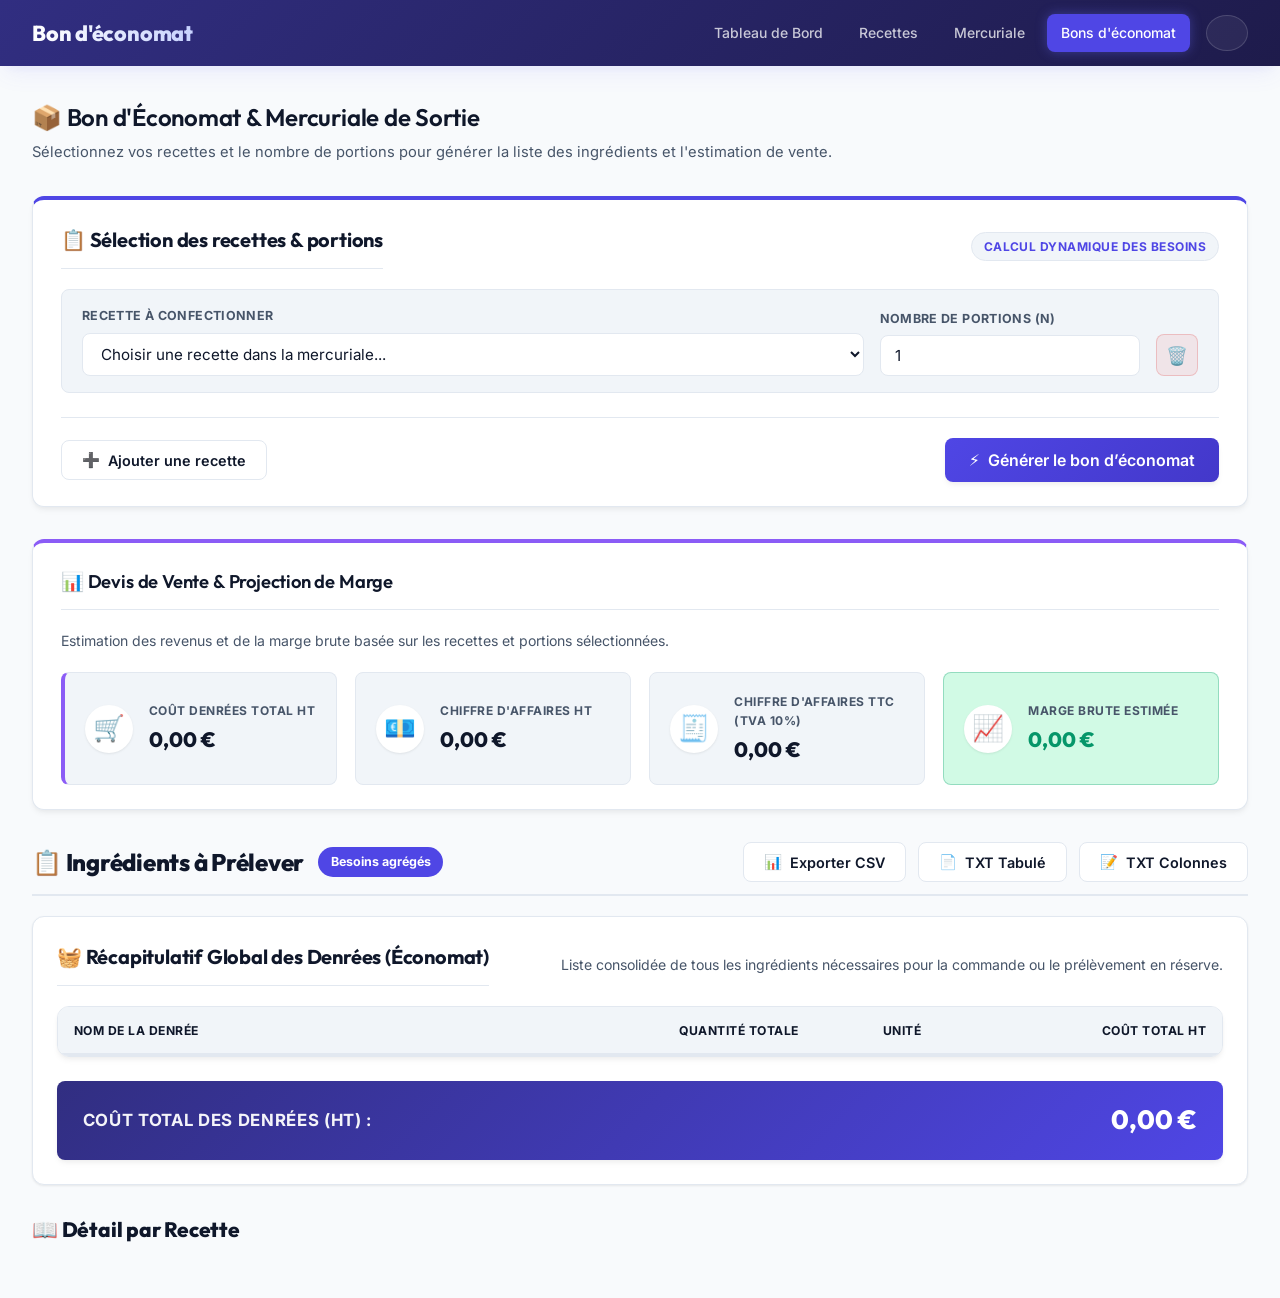
==== commit 9b3b467c: "bon d'économat" ====
--- a/bon-economat.html
+++ b/bon-economat.html
@@ -20,46 +20,112 @@
         </nav>
     </header>
 
-    <main id="app-container">
+    <main id="app-container" class="bon-economat-container">
         <div class="page-header">
-            <h2>Générer un bon d'économat</h2>
+            <div>
+                <h2>📦 Bon d'Économat & Mercuriale de Sortie</h2>
+                <p class="page-subtitle">Sélectionnez vos recettes et le nombre de portions pour générer la liste des ingrédients et l'estimation de vente.</p>
+            </div>
         </div>
 
-        <div class="card">
-            <h3>Sélection des recettes</h3>
+        <div class="card bon-economat-card">
+            <div class="card-header-title">
+                <h3>📋 Sélection des recettes & portions</h3>
+                <span class="card-subtitle-badge">Calcul dynamique des besoins</span>
+            </div>
+            
             <div id="recipe-selection-area" class="recipe-selection-grid">
                 <!-- Recipe selectors will be added here by JS -->
             </div>
+
             <div class="bon-economat-actions">
-                <button id="add-recipe-selector-btn" class="button-secondary">Ajouter une recette</button>
-                <button id="generate-btn" class="button-primary">Générer le bon d’économat</button>
+                <button id="add-recipe-selector-btn" class="button-secondary btn-with-icon">
+                    <span>➕</span> Ajouter une recette
+                </button>
+                <button id="generate-btn" class="button-primary btn-with-icon btn-lg">
+                    <span>⚡</span> Générer le bon d’économat
+                </button>
             </div>
         </div>
 
         <div id="bon-economat-results" class="hidden">
-            <div class="page-header">
-                <h2>Bon d'économat généré</h2>
-                <div class="header-actions">
-                    <button id="export-csv-btn" class="button-secondary">Exporter en CSV</button>
-                    <button id="export-fixed-txt-btn" class="button-secondary">Exporter en TXT</button>
+            <!-- Devis de Vente & Synthèse Financière -->
+            <div id="sales-quote" class="card sales-quote-card">
+                <div class="quote-header">
+                    <div>
+                        <h3>📊 Devis de Vente & Projection de Marge</h3>
+                        <p class="sales-quote-description">Estimation des revenus et de la marge brute basée sur les recettes et portions sélectionnées.</p>
+                    </div>
+                </div>
+                
+                <div class="sales-quote-grid">
+                    <div class="quote-card quote-cost">
+                        <div class="quote-icon">🛒</div>
+                        <div class="quote-info">
+                            <span class="quote-label">Coût Denrées Total HT</span>
+                            <span class="quote-value" id="quote-ingredients-cost">0,00 €</span>
+                        </div>
+                    </div>
+
+                    <div class="quote-card">
+                        <div class="quote-icon">💶</div>
+                        <div class="quote-info">
+                            <span class="quote-label">Chiffre d'Affaires HT</span>
+                            <span class="quote-value" id="total-sale-price-ht">0,00 €</span>
+                        </div>
+                    </div>
+
+                    <div class="quote-card">
+                        <div class="quote-icon">🧾</div>
+                        <div class="quote-info">
+                            <span class="quote-label">Chiffre d'Affaires TTC (TVA 10%)</span>
+                            <span class="quote-value" id="total-sale-price-ttc">0,00 €</span>
+                        </div>
+                    </div>
+
+                    <div class="quote-card quote-profit">
+                        <div class="quote-icon">📈</div>
+                        <div class="quote-info">
+                            <span class="quote-label">Marge Brute Estimée</span>
+                            <span class="quote-value" id="total-gross-margin">0,00 €</span>
+                        </div>
+                    </div>
                 </div>
             </div>
 
-            <div id="detailed-breakdown">
-                <h3>Détail par recette</h3>
-                <!-- Content generated by JS -->
+            <!-- Header du Bon d'Économat et Boutons d'exportation -->
+            <div class="results-header-bar">
+                <div class="results-title-group">
+                    <h2>📋 Ingrédients à Prélever</h2>
+                    <span class="badge-results-count" id="results-count-badge">Besoins agrégés</span>
+                </div>
+                <div class="header-actions">
+                    <button id="export-csv-btn" class="button-secondary btn-with-icon">
+                        <span>📊</span> Exporter CSV
+                    </button>
+                    <button id="export-txt-btn" class="button-secondary btn-with-icon">
+                        <span>📄</span> TXT Tabulé
+                    </button>
+                    <button id="export-fixed-txt-btn" class="button-secondary btn-with-icon">
+                        <span>📝</span> TXT Colonnes
+                    </button>
+                </div>
             </div>
 
-            <div id="summary-breakdown" class="card">
-                <h3>Récapitulatif global</h3>
+            <!-- Récapitulatif Global des Denrées -->
+            <div id="summary-breakdown" class="card bon-summary-card">
+                <div class="card-header-title">
+                    <h3>🧺 Récapitulatif Global des Denrées (Économat)</h3>
+                    <p class="card-description">Liste consolidée de tous les ingrédients nécessaires pour la commande ou le prélèvement en réserve.</p>
+                </div>
                 <div class="table-container">
-                    <table id="summary-table">
+                    <table id="summary-table" class="bon-table">
                         <thead>
                             <tr>
-                                <th>Nom de la denrée</th>
-                                <th>Quantité totale</th>
-                                <th>Unité</th>
-                                <th>Coût total HT</th>
+                                <th style="width: 45%;">Nom de la denrée</th>
+                                <th style="width: 20%; text-align: right;">Quantité totale</th>
+                                <th style="width: 15%; text-align: center;">Unité</th>
+                                <th style="width: 20%; text-align: right;">Coût total HT</th>
                             </tr>
                         </thead>
                         <tbody>
@@ -67,27 +133,17 @@
                         </tbody>
                     </table>
                 </div>
-                <h4 class="global-total-cost">Total Global: <strong id="global-total-cost">0.00 €</strong></h4>
+                
+                <div class="global-total-banner">
+                    <span class="total-banner-label">Coût Total des Denrées (HT) :</span>
+                    <span class="total-banner-value" id="global-total-cost">0,00 €</span>
+                </div>
             </div>
 
-            <div id="sales-quote" class="card sales-quote-card">
-                <h3>📊 Devis de vente</h3>
-                <p class="sales-quote-description">Estimation des revenus basée sur les recettes sélectionnées et leurs
-                    portions.</p>
-                <div class="sales-quote-grid">
-                    <div class="quote-item">
-                        <span class="quote-label">Prix de vente total HT</span>
-                        <span class="quote-value" id="total-sale-price-ht">0.00 €</span>
-                    </div>
-                    <div class="quote-item">
-                        <span class="quote-label">Prix de vente total TTC (TVA 10%)</span>
-                        <span class="quote-value" id="total-sale-price-ttc">0.00 €</span>
-                    </div>
-                    <div class="quote-item quote-profit">
-                        <span class="quote-label">Marge brute estimée</span>
-                        <span class="quote-value" id="total-gross-margin">0.00 €</span>
-                    </div>
-                </div>
+            <!-- Détail Recette par Recette -->
+            <div id="detailed-breakdown" class="detailed-breakdown-section">
+                <h3 class="section-title">📖 Détail par Recette</h3>
+                <!-- Content generated by JS -->
             </div>
         </div>
     </main>
--- a/style.css
+++ b/style.css
@@ -381,13 +381,16 @@
     background: var(--card-background);
     border-radius: var(--border-radius);
     box-shadow: var(--shadow);
-    overflow: hidden;
-    border: 1px solid var(--border-color);
+    overflow: auto;
+    max-height: 70vh;
+    border: 1px solid var(--border-color);
+    position: relative;
 }
 
 table {
     width: 100%;
-    border-collapse: collapse;
+    border-collapse: separate;
+    border-spacing: 0;
     text-align: left;
 }
 
@@ -396,7 +399,20 @@
     border-bottom: 1px solid var(--border-color);
 }
 
+#recipes-table th:first-child,
+#recipes-table td:first-child {
+    width: 30%;
+}
+
+#mercuriale-table th:first-child,
+#mercuriale-table td:first-child {
+    width: 35%;
+}
+
 th {
+    position: sticky;
+    top: 0;
+    z-index: 10;
     background-color: var(--border-light);
     color: var(--text-light);
     font-weight: 600;
@@ -404,6 +420,7 @@
     text-transform: uppercase;
     letter-spacing: 0.05em;
     user-select: none;
+    box-shadow: inset 0 -1px 0 var(--border-color);
 }
 
 th.sortable {
@@ -990,26 +1007,1243 @@
     font-size: 1.1rem;
 }
 
-/* --- Print Styles --- */
+/* --- Details & Edit Modal Layout (Modern SaaS Grid Inspired by aperçu_recette.png) --- */
+.modal-content.modal-extra-large {
+    max-width: 1150px;
+    width: 95%;
+    border-radius: var(--border-radius-lg);
+    padding: 2rem;
+    box-shadow: 0 25px 50px -12px rgba(0, 0, 0, 0.25);
+    background-color: var(--card-background);
+}
+
+.recipe-modal-header {
+    display: flex;
+    justify-content: space-between;
+    align-items: flex-start;
+    padding-bottom: 1.25rem;
+    margin-bottom: 1.5rem;
+    border-bottom: 1px solid var(--border-color);
+}
+
+.recipe-modal-title-area h2 {
+    font-size: 1.85rem;
+    font-weight: 800;
+    color: var(--text-color);
+    margin-bottom: 0.4rem;
+    font-family: var(--font-headings);
+    letter-spacing: -0.02em;
+}
+
+.recipe-modal-subtitle {
+    display: flex;
+    align-items: center;
+    gap: 0.65rem;
+    flex-wrap: wrap;
+    font-size: 0.88rem;
+    color: var(--text-light);
+}
+
+.recipe-meta-pill {
+    background-color: var(--border-light);
+    border: 1px solid var(--border-color);
+    padding: 0.25rem 0.75rem;
+    border-radius: 9999px;
+    font-weight: 600;
+}
+
+.modal-close-icon-btn {
+    background: var(--border-light);
+    border: 1px solid var(--border-color);
+    color: var(--text-light);
+    font-size: 1.1rem;
+    width: 36px;
+    height: 36px;
+    border-radius: 50%;
+    display: flex;
+    align-items: center;
+    justify-content: center;
+    cursor: pointer;
+    transition: var(--transition);
+    flex-shrink: 0;
+}
+
+.modal-close-icon-btn:hover {
+    background-color: var(--margin-low-bg);
+    color: var(--margin-low);
+    border-color: rgba(220, 38, 38, 0.3);
+    transform: rotate(90deg);
+}
+
+/* --- Top KPI Summary Grid (4 Banner Cards) --- */
+.recipe-kpis-banner {
+    display: grid;
+    grid-template-columns: repeat(4, 1fr);
+    gap: 1.25rem;
+    margin-bottom: 1.75rem;
+}
+
+.kpi-banner-card {
+    background: var(--card-background);
+    border-radius: var(--border-radius);
+    padding: 1.15rem 1.25rem;
+    border: 1px solid var(--border-color);
+    display: flex;
+    flex-direction: column;
+    gap: 0.3rem;
+    transition: var(--transition);
+    box-shadow: var(--shadow-sm);
+}
+
+.kpi-banner-card:hover {
+    transform: translateY(-2px);
+    box-shadow: var(--shadow);
+}
+
+.kpi-banner-card.kpi-green {
+    background: linear-gradient(135deg, rgba(16, 185, 129, 0.08) 0%, rgba(16, 185, 129, 0.02) 100%);
+    border-color: rgba(16, 185, 129, 0.3);
+}
+
+.kpi-banner-card.kpi-blue {
+    background: linear-gradient(135deg, rgba(59, 130, 246, 0.08) 0%, rgba(59, 130, 246, 0.02) 100%);
+    border-color: rgba(59, 130, 246, 0.3);
+}
+
+.kpi-banner-card.kpi-amber {
+    background: linear-gradient(135deg, rgba(245, 158, 11, 0.08) 0%, rgba(245, 158, 11, 0.02) 100%);
+    border-color: rgba(245, 158, 11, 0.3);
+}
+
+.kpi-banner-card.kpi-red {
+    background: linear-gradient(135deg, rgba(239, 68, 68, 0.08) 0%, rgba(239, 68, 68, 0.02) 100%);
+    border-color: rgba(239, 68, 68, 0.3);
+}
+
+.kpi-banner-card.kpi-purple {
+    background: linear-gradient(135deg, rgba(139, 92, 246, 0.08) 0%, rgba(139, 92, 246, 0.02) 100%);
+    border-color: rgba(139, 92, 246, 0.3);
+}
+
+.kpi-banner-label {
+    font-size: 0.78rem;
+    font-weight: 600;
+    text-transform: uppercase;
+    letter-spacing: 0.05em;
+    color: var(--text-light);
+}
+
+.kpi-banner-value {
+    font-size: 1.45rem;
+    font-weight: 800;
+    color: var(--text-color);
+    font-family: var(--font-headings);
+    line-height: 1.2;
+}
+
+.kpi-banner-sub {
+    font-size: 0.8rem;
+    color: var(--text-muted);
+}
+
+/* --- Main 2-Column Grid Layout --- */
+.recipe-details-main-grid {
+    display: grid;
+    grid-template-columns: 1fr 340px;
+    gap: 1.5rem;
+    align-items: stretch;
+}
+
+.recipe-panel-card {
+    background-color: var(--card-background);
+    border: 1px solid var(--border-color);
+    border-radius: var(--border-radius-lg);
+    padding: 1.35rem 1.5rem;
+    box-shadow: var(--shadow-sm);
+    margin-bottom: 1.25rem;
+}
+
+.recipe-panel-card:last-child {
+    margin-bottom: 0;
+}
+
+.recipe-panel-header {
+    font-size: 1.15rem;
+    font-weight: 700;
+    color: var(--text-color);
+    margin-bottom: 1.1rem;
+    display: flex;
+    align-items: center;
+    justify-content: space-between;
+    font-family: var(--font-headings);
+    border-bottom: 1px solid var(--border-light);
+    padding-bottom: 0.5rem;
+}
+
+/* --- Ingredients Detail Table --- */
+.ingredients-detail-table {
+    width: 100%;
+    border-collapse: collapse;
+    font-size: 0.9rem;
+}
+
+.ingredients-detail-table th {
+    background-color: transparent;
+    border-bottom: 2px solid var(--border-color);
+    padding: 0.65rem 0.75rem;
+    text-transform: uppercase;
+    font-size: 0.75rem;
+    font-weight: 700;
+    color: var(--text-light);
+    letter-spacing: 0.05em;
+}
+
+.ingredients-detail-table td {
+    padding: 0.75rem;
+    border-bottom: 1px solid var(--border-light);
+    vertical-align: middle;
+}
+
+.ingredients-detail-table tr:hover td {
+    background-color: rgba(99, 102, 241, 0.02);
+}
+
+/* --- Allergens Container in Details --- */
+.allergens-pills-container {
+    display: flex;
+    flex-wrap: wrap;
+    gap: 0.65rem;
+    margin-top: 0.25rem;
+}
+
+.allergen-pill {
+    display: inline-flex;
+    align-items: center;
+    gap: 0.4rem;
+    padding: 0.4rem 0.85rem;
+    border-radius: 9999px;
+    font-size: 0.85rem;
+    font-weight: 600;
+    background-color: var(--border-light);
+    border: 1px solid var(--border-color);
+    color: var(--text-color);
+    transition: var(--transition);
+}
+
+.allergen-pill:hover {
+    transform: translateY(-1px);
+    box-shadow: var(--shadow-sm);
+}
+
+.allergen-pill-none {
+    background-color: var(--success-bg);
+    color: var(--success-color);
+    border-color: rgba(16, 185, 129, 0.25);
+}
+
+/* --- Right Panel (Rentabilité & Tarification) --- */
+.rentability-hero-price {
+    margin-bottom: 1.25rem;
+    background: var(--border-light);
+    border: 1px solid var(--border-color);
+    border-radius: var(--border-radius-sm);
+    padding: 1rem 1.25rem;
+    text-align: center;
+}
+
+.rentability-price-label {
+    font-size: 0.8rem;
+    font-weight: 600;
+    text-transform: uppercase;
+    color: var(--text-light);
+    margin-bottom: 0.2rem;
+    letter-spacing: 0.05em;
+}
+
+.rentability-price-value-ht {
+    font-size: 2.1rem;
+    font-weight: 800;
+    color: var(--margin-high);
+    font-family: var(--font-headings);
+    line-height: 1.1;
+}
+
+.rentability-price-value-ttc {
+    font-size: 1rem;
+    font-weight: 600;
+    color: var(--text-light);
+    margin-top: 0.35rem;
+}
+
+/* Net Margin Progress Bar */
+.margin-progress-section {
+    margin: 1.25rem 0;
+}
+
+.margin-progress-bar-bg {
+    width: 100%;
+    height: 12px;
+    background-color: var(--border-color);
+    border-radius: 9999px;
+    overflow: hidden;
+}
+
+.margin-progress-bar-fill {
+    height: 100%;
+    border-radius: 9999px;
+    transition: width 0.5s ease-out;
+}
+
+.margin-progress-bar-fill.fill-high { background-color: #10b981; }
+.margin-progress-bar-fill.fill-medium { background-color: #f59e0b; }
+.margin-progress-bar-fill.fill-low { background-color: #ef4444; }
+
+.margin-target-status {
+    font-size: 0.85rem;
+    font-weight: 700;
+    display: flex;
+    align-items: center;
+    gap: 0.35rem;
+}
+
+.status-high { color: var(--margin-high); }
+.status-medium { color: var(--margin-medium); }
+.status-low { color: var(--margin-low); }
+
+/* Friendly Alert Card */
+.friendly-alert-card {
+    background: #fff7ed;
+    border: 1px solid #fed7aa;
+    border-radius: var(--border-radius-sm);
+    padding: 1rem;
+    margin: 1.25rem 0;
+    font-size: 0.88rem;
+    line-height: 1.5;
+    color: #9a3412;
+}
+
+body.dark-mode .friendly-alert-card {
+    background: rgba(249, 115, 22, 0.12);
+    border-color: rgba(249, 115, 22, 0.3);
+    color: #fdba74;
+}
+
+.friendly-alert-card.alert-success {
+    background: #f0fdf4;
+    border-color: #bbf7d0;
+    color: #166534;
+}
+
+body.dark-mode .friendly-alert-card.alert-success {
+    background: rgba(16, 185, 129, 0.12);
+    border-color: rgba(16, 185, 129, 0.3);
+    color: #6ee7b7;
+}
+
+.friendly-alert-card.alert-danger {
+    background: #fef2f2;
+    border-color: #fecaca;
+    color: #991b1b;
+}
+
+body.dark-mode .friendly-alert-card.alert-danger {
+    background: rgba(239, 68, 68, 0.12);
+    border-color: rgba(239, 68, 68, 0.3);
+    color: #fca5a5;
+}
+
+.friendly-alert-title {
+    font-weight: 700;
+    margin-bottom: 0.35rem;
+    font-size: 0.95rem;
+}
+
+/* Complementary Stats List */
+.rentability-stats-list {
+    display: flex;
+    flex-direction: column;
+    gap: 0.65rem;
+    border-top: 1px solid var(--border-color);
+    padding-top: 1rem;
+    margin-top: 1rem;
+    font-size: 0.88rem;
+}
+
+.rentability-stat-item {
+    display: flex;
+    justify-content: space-between;
+    align-items: center;
+}
+
+.rentability-stat-label {
+    color: var(--text-light);
+}
+
+.rentability-stat-value {
+    font-weight: 700;
+    color: var(--text-color);
+}
+
+/* Actions in Right Panel */
+.recipe-actions-row {
+    display: flex;
+    gap: 0.5rem;
+    flex-wrap: wrap;
+    margin-top: 1.25rem;
+    padding-top: 1.25rem;
+    border-top: 1px solid var(--border-color);
+}
+
+.recipe-actions-row button {
+    flex: 1;
+    min-width: 90px;
+    padding: 0.6rem 0.75rem;
+    font-size: 0.85rem;
+    font-weight: 600;
+    display: inline-flex;
+    align-items: center;
+    justify-content: center;
+    gap: 0.35rem;
+}
+
+/* --- Styles pour l'Aperçu des Allergènes dans le Formulaire --- */
+.allergen-preview-container {
+    padding: 0.4rem 0.2rem;
+}
+
+.no-allergen-preview {
+    display: inline-flex;
+    align-items: center;
+    gap: 0.4rem;
+    color: #10b981;
+    font-weight: 600;
+    font-size: 0.85rem;
+    background: rgba(16, 185, 129, 0.08);
+    padding: 0.4rem 0.75rem;
+    border-radius: var(--border-radius-sm);
+    border: 1px solid rgba(16, 185, 129, 0.2);
+}
+
+.allergen-warning {
+    color: var(--color-warning);
+    font-size: 0.82rem;
+    font-weight: 600;
+    display: block;
+    margin-bottom: 0.4rem;
+}
+
+.allergen-preview-list {
+    display: flex;
+    flex-wrap: wrap;
+    gap: 0.4rem;
+    margin-top: 0.3rem;
+}
+
+.allergen-preview-item {
+    display: inline-flex;
+    align-items: center;
+    gap: 0.35rem;
+    padding: 0.25rem 0.65rem;
+    background-color: rgba(234, 88, 12, 0.1);
+    color: #c2410c;
+    border: 1px solid rgba(234, 88, 12, 0.25);
+    border-radius: 20px;
+    font-size: 0.8rem;
+    font-weight: 600;
+}
+
+[data-theme="dark"] .allergen-preview-item {
+    background-color: rgba(234, 88, 12, 0.2);
+    color: #fb923c;
+    border-color: rgba(251, 146, 60, 0.3);
+}
+
+/* --- Responsive Media Query for Modals --- */
+@media (max-width: 900px) {
+    .recipe-kpis-banner {
+        grid-template-columns: repeat(2, 1fr);
+    }
+
+    .recipe-details-main-grid {
+        grid-template-columns: 1fr;
+    }
+}
+
+/* --- Masquage par défaut sur écran --- */
+#calculation-audit-print-area {
+    display: none;
+}
+
+/* --- Feuille d'Audit de Calculs (Styles Formels pour Impression Client) --- */
+.audit-sheet {
+    font-family: system-ui, -apple-system, "Segoe UI", Roboto, Arial, sans-serif;
+    color: #111827;
+    background: #ffffff;
+    padding: 0.25rem;
+    font-size: 0.84rem;
+    line-height: 1.35;
+}
+
+.audit-header {
+    display: flex;
+    justify-content: space-between;
+    align-items: flex-start;
+    border-bottom: 2px solid #0f172a;
+    padding-bottom: 0.4rem;
+    margin-bottom: 0.6rem;
+}
+
+.audit-title-block h1 {
+    font-size: 1.1rem;
+    font-weight: 800;
+    margin: 0;
+    color: #0f172a;
+    letter-spacing: -0.01em;
+}
+
+.audit-subtitle {
+    font-size: 0.78rem;
+    color: #475569;
+    margin-top: 0.15rem;
+}
+
+.audit-meta-block {
+    text-align: right;
+    font-size: 0.8rem;
+    color: #334155;
+}
+
+.audit-section {
+    margin-bottom: 0.55rem;
+}
+
+.audit-section h2 {
+    font-size: 0.8rem;
+    font-weight: 700;
+    color: #0f172a;
+    background: #f1f5f9;
+    padding: 0.2rem 0.5rem;
+    border-left: 3px solid #2563eb;
+    margin: 0 0 0.35rem 0;
+    text-transform: uppercase;
+    letter-spacing: 0.03em;
+}
+
+.audit-grid-4 {
+    display: grid;
+    grid-template-columns: repeat(4, 1fr);
+    gap: 0.4rem;
+    margin-bottom: 0.35rem;
+}
+
+.audit-card {
+    border: 1px solid #cbd5e1;
+    padding: 0.3rem 0.5rem;
+    border-radius: 4px;
+    background: #f8fafc;
+    text-align: center;
+}
+
+.audit-card .card-label {
+    display: block;
+    font-size: 0.7rem;
+    color: #64748b;
+    font-weight: 600;
+}
+
+.audit-card .card-value {
+    display: block;
+    font-size: 0.9rem;
+    font-weight: 700;
+    color: #0f172a;
+    margin-top: 0.1rem;
+}
+
+.audit-params-list {
+    font-size: 0.75rem;
+    color: #475569;
+    text-align: center;
+    background: #f8fafc;
+    padding: 0.2rem;
+    border: 1px solid #e2e8f0;
+    border-radius: 4px;
+}
+
+/* Interdiction stricte de la transformation responsive pour la feuille d'audit */
+.audit-table {
+    display: table !important;
+    width: 100% !important;
+    table-layout: fixed !important;
+    border-collapse: collapse !important;
+    font-size: 0.78rem !important;
+    margin-top: 0.2rem !important;
+}
+
+.audit-table thead {
+    display: table-header-group !important;
+}
+
+.audit-table tbody {
+    display: table-row-group !important;
+}
+
+.audit-table tfoot {
+    display: table-footer-group !important;
+}
+
+.audit-table tr {
+    display: table-row !important;
+    background: transparent !important;
+    border: none !important;
+    border-radius: 0 !important;
+    margin-bottom: 0 !important;
+    padding: 0 !important;
+    box-shadow: none !important;
+}
+
+.audit-table th,
+.audit-table td {
+    display: table-cell !important;
+    word-wrap: break-word !important;
+    overflow-wrap: break-word !important;
+}
+
+.audit-table td::before,
+.audit-table th::before {
+    content: none !important;
+    display: none !important;
+}
+
+.audit-table th {
+    background-color: #e2e8f0 !important;
+    color: #0f172a !important;
+    font-weight: 700 !important;
+    padding: 0.3rem 0.4rem !important;
+    border: 1px solid #cbd5e1 !important;
+    text-align: left !important;
+    font-size: 0.73rem !important;
+}
+
+.audit-table td {
+    padding: 0.25rem 0.4rem !important;
+    border: 1px solid #e2e8f0 !important;
+}
+
+.audit-table th.col-num { width: 5% !important; text-align: center !important; }
+.audit-table th.col-name { width: 38% !important; }
+.audit-table th.col-qty { width: 19% !important; text-align: right !important; }
+.audit-table th.col-pu { width: 19% !important; text-align: right !important; }
+.audit-table th.col-total { width: 19% !important; text-align: right !important; }
+
+.audit-table tfoot td {
+    border-top: 2px solid #0f172a !important;
+    background-color: #f8fafc !important;
+    padding: 0.3rem 0.4rem !important;
+}
+
+.audit-table tfoot tr.highlight-row td {
+    background-color: #eff6ff !important;
+    color: #1e40af !important;
+}
+
+/* Grilles de formules 3 colonnes */
+.audit-formula-grid {
+    display: flex;
+    flex-direction: column;
+    gap: 0.15rem;
+    background: #f8fafc;
+    border: 1px solid #cbd5e1;
+    border-radius: 4px;
+    padding: 0.3rem 0.45rem;
+}
+
+.audit-formula-grid.highlight {
+    background: #f0fdf4;
+    border: 1px solid #bbf7d0;
+    border-left: 3px solid #16a34a;
+}
+
+.audit-formula-row {
+    display: flex;
+    justify-content: space-between;
+    align-items: center;
+    padding: 0.18rem 0.25rem;
+    font-size: 0.77rem;
+    border-bottom: 1px dashed #e2e8f0;
+}
+
+.audit-formula-row:last-child {
+    border-bottom: none;
+}
+
+.audit-formula-row.bold-row {
+    font-weight: 700;
+    background-color: #f1f5f9;
+}
+
+.audit-formula-row.highlight-row {
+    font-weight: 700;
+    background-color: #eff6ff;
+    color: #1d4ed8;
+}
+
+.formula-label {
+    flex: 1.2;
+    color: #334155;
+    font-weight: 600;
+}
+
+.formula-expr {
+    flex: 1.5;
+    text-align: center;
+    font-family: ui-monospace, SFMono-Regular, Menlo, Monaco, Consolas, monospace;
+    font-size: 0.74rem;
+    color: #475569;
+}
+
+.formula-val {
+    flex: 1;
+    text-align: right;
+    font-weight: 700;
+    font-family: ui-monospace, SFMono-Regular, Menlo, Monaco, Consolas, monospace;
+    color: #0f172a;
+}
+
+.audit-footer {
+    margin-top: 0.55rem;
+    padding-top: 0.35rem;
+    border-top: 1px solid #e2e8f0;
+    font-size: 0.68rem;
+    color: #64748b;
+    text-align: center;
+}
+
+/* --- Bon d'Économat Page Styles (Modern DA & High Contrast) --- */
+.bon-economat-container {
+    max-width: 1200px;
+    margin: 0 auto;
+}
+
+.page-subtitle {
+    font-size: 0.92rem;
+    color: var(--text-light);
+    margin-top: 0.25rem;
+}
+
+.bon-economat-card {
+    border-top: 4px solid var(--primary-color);
+    padding: 1.5rem 1.75rem;
+    margin-bottom: 2rem;
+}
+
+.card-header-title {
+    display: flex;
+    justify-content: space-between;
+    align-items: center;
+    margin-bottom: 1.25rem;
+    flex-wrap: wrap;
+    gap: 0.5rem;
+}
+
+.card-header-title h3 {
+    font-size: 1.25rem;
+    font-weight: 700;
+    font-family: var(--font-headings);
+    color: var(--text-color);
+    margin: 0;
+}
+
+.card-subtitle-badge {
+    font-size: 0.75rem;
+    font-weight: 700;
+    text-transform: uppercase;
+    letter-spacing: 0.04em;
+    background-color: var(--border-light);
+    color: var(--primary-color);
+    border: 1px solid var(--border-color);
+    padding: 0.25rem 0.75rem;
+    border-radius: 9999px;
+}
+
+.recipe-selection-grid {
+    display: flex;
+    flex-direction: column;
+    gap: 0.85rem;
+}
+
+.recipe-selector-row {
+    display: flex;
+    align-items: flex-end;
+    gap: 1rem;
+    background-color: var(--border-light);
+    border: 1px solid var(--border-color);
+    border-radius: var(--border-radius-sm);
+    padding: 1rem 1.25rem;
+    transition: var(--transition);
+}
+
+.recipe-selector-row:hover {
+    border-color: var(--primary-color);
+    box-shadow: var(--shadow-sm);
+}
+
+.selector-field {
+    display: flex;
+    flex-direction: column;
+}
+
+.selector-field-main {
+    flex: 3;
+}
+
+.selector-field-qty {
+    flex: 1;
+    min-width: 140px;
+}
+
+.selector-field-btn {
+    flex-shrink: 0;
+}
+
+.field-label {
+    font-size: 0.78rem;
+    font-weight: 700;
+    color: var(--text-light);
+    margin-bottom: 0.4rem;
+    text-transform: uppercase;
+    letter-spacing: 0.03em;
+}
+
+.recipe-select,
+.portions-input {
+    width: 100%;
+    padding: 0.65rem 0.9rem;
+    border: 1px solid var(--border-color);
+    border-radius: var(--border-radius-sm);
+    font-size: 0.95rem;
+    background-color: var(--card-background);
+    color: var(--text-color);
+    font-family: var(--font-family);
+    transition: var(--transition);
+}
+
+.recipe-select:focus,
+.portions-input:focus {
+    border-color: var(--primary-color);
+    outline: none;
+    box-shadow: 0 0 0 3px rgba(79, 70, 229, 0.15);
+}
+
+.button-danger-subtle {
+    background-color: rgba(220, 38, 38, 0.08);
+    color: #dc2626;
+    border: 1px solid rgba(220, 38, 38, 0.2);
+    height: 42px;
+    width: 42px;
+    border-radius: var(--border-radius-sm);
+    display: flex;
+    align-items: center;
+    justify-content: center;
+    cursor: pointer;
+    font-size: 1.1rem;
+    transition: var(--transition);
+}
+
+.button-danger-subtle:hover {
+    background-color: #dc2626;
+    color: #ffffff;
+    border-color: #dc2626;
+    transform: scale(1.05);
+}
+
+.bon-economat-actions {
+    display: flex;
+    justify-content: space-between;
+    align-items: center;
+    gap: 1rem;
+    margin-top: 1.5rem;
+    padding-top: 1.25rem;
+    border-top: 1px solid var(--border-color);
+    flex-wrap: wrap;
+}
+
+.btn-with-icon {
+    display: inline-flex;
+    align-items: center;
+    gap: 0.5rem;
+    font-weight: 600;
+}
+
+.btn-lg {
+    padding: 0.75rem 1.5rem;
+    font-size: 1rem;
+    box-shadow: var(--shadow);
+}
+
+/* --- Devis de Vente KPI Cards --- */
+.sales-quote-card {
+    border-top: 4px solid var(--accent-color);
+    padding: 1.5rem 1.75rem;
+    margin-bottom: 2rem;
+}
+
+.sales-quote-description {
+    font-size: 0.88rem;
+    color: var(--text-light);
+    margin-top: 0.2rem;
+}
+
+.sales-quote-grid {
+    display: grid;
+    grid-template-columns: repeat(auto-fit, minmax(230px, 1fr));
+    gap: 1.15rem;
+    margin-top: 1.25rem;
+}
+
+.quote-card {
+    background-color: var(--border-light);
+    border: 1px solid var(--border-color);
+    border-radius: var(--border-radius-sm);
+    padding: 1.15rem 1.25rem;
+    display: flex;
+    align-items: center;
+    gap: 1rem;
+    transition: var(--transition);
+}
+
+.quote-card:hover {
+    transform: translateY(-2px);
+    box-shadow: var(--shadow);
+    border-color: var(--primary-color);
+}
+
+.quote-card.quote-cost {
+    border-left: 4px solid var(--accent-color);
+}
+
+.quote-card.quote-profit {
+    background-color: var(--margin-high-bg);
+    border: 1px solid rgba(5, 150, 105, 0.3);
+}
+
+.quote-icon {
+    font-size: 1.6rem;
+    background-color: var(--card-background);
+    width: 48px;
+    height: 48px;
+    border-radius: 50%;
+    display: flex;
+    align-items: center;
+    justify-content: center;
+    box-shadow: var(--shadow-sm);
+    flex-shrink: 0;
+}
+
+.quote-info {
+    display: flex;
+    flex-direction: column;
+}
+
+.quote-label {
+    font-size: 0.75rem;
+    font-weight: 700;
+    text-transform: uppercase;
+    letter-spacing: 0.04em;
+    color: var(--text-light);
+}
+
+.quote-value {
+    font-size: 1.3rem;
+    font-weight: 800;
+    color: var(--text-color);
+    font-family: var(--font-headings);
+    margin-top: 0.15rem;
+}
+
+.quote-profit .quote-value {
+    color: var(--margin-high);
+}
+
+.margin-percent-pill {
+    font-size: 0.8rem;
+    background-color: rgba(5, 150, 105, 0.2);
+    color: var(--margin-high);
+    padding: 0.15rem 0.5rem;
+    border-radius: 9999px;
+    font-weight: 800;
+    margin-left: 0.35rem;
+    vertical-align: middle;
+}
+
+/* --- Results Toolbar & Tables --- */
+.results-header-bar {
+    display: flex;
+    justify-content: space-between;
+    align-items: center;
+    flex-wrap: wrap;
+    gap: 1rem;
+    margin: 2rem 0 1.25rem 0;
+    padding-bottom: 0.75rem;
+    border-bottom: 2px solid var(--border-color);
+}
+
+.results-title-group {
+    display: flex;
+    align-items: center;
+    gap: 0.85rem;
+}
+
+.results-title-group h2 {
+    font-size: 1.5rem;
+    font-weight: 800;
+    font-family: var(--font-headings);
+    margin: 0;
+}
+
+.badge-results-count {
+    background-color: var(--primary-color);
+    color: #ffffff;
+    font-size: 0.78rem;
+    font-weight: 700;
+    padding: 0.3rem 0.8rem;
+    border-radius: 9999px;
+}
+
+.bon-summary-card,
+.bon-recipe-card {
+    background-color: var(--card-background);
+    border-radius: var(--border-radius);
+    border: 1px solid var(--border-color);
+    padding: 1.5rem;
+    margin-bottom: 1.75rem;
+    box-shadow: var(--shadow-sm);
+}
+
+.card-description {
+    font-size: 0.88rem;
+    color: var(--text-light);
+    margin-top: 0.2rem;
+}
+
+.recipe-card-header {
+    display: flex;
+    justify-content: space-between;
+    align-items: center;
+    padding-bottom: 0.85rem;
+    margin-bottom: 1rem;
+    border-bottom: 1px solid var(--border-color);
+    flex-wrap: wrap;
+    gap: 0.5rem;
+}
+
+.recipe-card-title {
+    font-size: 1.2rem;
+    font-weight: 700;
+    font-family: var(--font-headings);
+    color: var(--text-color);
+    margin: 0;
+}
+
+.badge-recipe-cost {
+    background-color: var(--border-light);
+    border: 1px solid var(--border-color);
+    color: var(--primary-color);
+    font-weight: 800;
+    font-size: 0.88rem;
+    padding: 0.35rem 0.85rem;
+    border-radius: 9999px;
+}
+
+.bon-table {
+    width: 100%;
+    border-collapse: collapse;
+    font-size: 0.92rem;
+}
+
+.bon-table th {
+    background-color: var(--border-light);
+    color: var(--text-color);
+    font-weight: 700;
+    text-transform: uppercase;
+    font-size: 0.76rem;
+    letter-spacing: 0.04em;
+    padding: 0.85rem 1rem;
+    border-bottom: 2px solid var(--border-color);
+}
+
+.bon-table td {
+    padding: 0.75rem 1rem;
+    border-bottom: 1px solid var(--border-color);
+    color: var(--text-color);
+    vertical-align: middle;
+}
+
+.bon-table tbody tr:hover {
+    background-color: var(--border-light);
+}
+
+.bon-table tfoot td {
+    background-color: var(--border-light);
+    border-top: 2px solid var(--border-color);
+    padding: 0.85rem 1rem;
+}
+
+.badge-qty {
+    display: inline-block;
+    background-color: rgba(79, 70, 229, 0.1);
+    color: var(--primary-color);
+    font-weight: 800;
+    padding: 0.2rem 0.65rem;
+    border-radius: 6px;
+    font-size: 0.88rem;
+    font-family: ui-monospace, SFMono-Regular, monospace;
+}
+
+.badge-unit {
+    display: inline-block;
+    background-color: var(--border-light);
+    color: var(--text-light);
+    font-weight: 600;
+    padding: 0.15rem 0.55rem;
+    border-radius: 4px;
+    font-size: 0.8rem;
+    border: 1px solid var(--border-color);
+}
+
+.tabular-price {
+    font-family: ui-monospace, SFMono-Regular, monospace;
+    color: var(--text-light);
+    font-size: 0.9rem;
+}
+
+.tabular-price-bold {
+    font-family: ui-monospace, SFMono-Regular, monospace;
+    font-weight: 800;
+    color: var(--text-color);
+    font-size: 0.95rem;
+}
+
+.global-total-banner {
+    display: flex;
+    justify-content: space-between;
+    align-items: center;
+    background: linear-gradient(135deg, var(--secondary-color), var(--primary-color));
+    color: #ffffff;
+    padding: 1.15rem 1.6rem;
+    border-radius: var(--border-radius-sm);
+    margin-top: 1.5rem;
+    box-shadow: var(--shadow);
+}
+
+.total-banner-label {
+    font-size: 1.05rem;
+    font-weight: 700;
+    text-transform: uppercase;
+    letter-spacing: 0.04em;
+    opacity: 0.95;
+}
+
+.total-banner-value {
+    font-size: 1.65rem;
+    font-weight: 800;
+    font-family: var(--font-headings);
+}
+
+.section-title {
+    font-size: 1.3rem;
+    font-weight: 800;
+    font-family: var(--font-headings);
+    margin: 1.75rem 0 1.25rem 0;
+    color: var(--text-color);
+}
+
+/* Mode Sombre Adaptatif */
+body.dark-mode .badge-qty {
+    background-color: rgba(99, 102, 241, 0.2);
+    color: #a5b4fc;
+}
+
+body.dark-mode .quote-icon {
+    background-color: var(--border-light);
+}
+
+body.dark-mode .global-total-banner {
+    background: linear-gradient(135deg, #1e1b4b, #4338ca);
+}
+
+/* Responsive Bon d'Économat */
+@media (max-width: 768px) {
+    .recipe-selector-row {
+        flex-direction: column;
+        align-items: stretch;
+        gap: 0.75rem;
+    }
+
+    .selector-field-btn {
+        align-self: flex-end;
+    }
+
+    .bon-economat-actions {
+        flex-direction: column;
+    }
+
+    .bon-economat-actions button {
+        width: 100%;
+        justify-content: center;
+    }
+
+    .global-total-banner {
+        flex-direction: column;
+        gap: 0.5rem;
+        text-align: center;
+    }
+}
+
+/* --- Styles d'Impression PDF Dédiés --- */
 @media print {
-    header,
-    .button-primary,
-    .button-secondary,
-    .action-cell,
-    .header-actions,
-    .bon-economat-actions,
-    #theme-toggle-btn {
-        display: none !important;
-    }
-
-    body {
-        background-color: white !important;
+    *, *:before, *:after {
+        box-sizing: border-box !important;
+    }
+
+    html, body {
+        width: 100% !important;
+        height: auto !important;
+        margin: 0 !important;
+        padding: 0 !important;
+        background: white !important;
         color: black !important;
     }
 
-    .card {
-        border: 1px solid #ccc;
-        box-shadow: none !important;
-        break-inside: avoid;
+    body * {
+        visibility: hidden !important;
+    }
+
+    #calculation-audit-print-area,
+    #calculation-audit-print-area * {
+        visibility: visible !important;
+    }
+
+    #calculation-audit-print-area {
+        position: absolute !important;
+        left: 0 !important;
+        top: 0 !important;
+        width: 100% !important;
+        margin: 0 !important;
+        padding: 0 !important;
+        display: block !important;
+        background: white !important;
+        color: black !important;
+    }
+
+    .audit-sheet {
+        width: 100% !important;
+        max-width: 100% !important;
+        padding: 0 !important;
+        font-size: 8.5pt !important;
+    }
+
+    @page {
+        size: A4 portrait;
+        margin: 10mm;
     }
 }
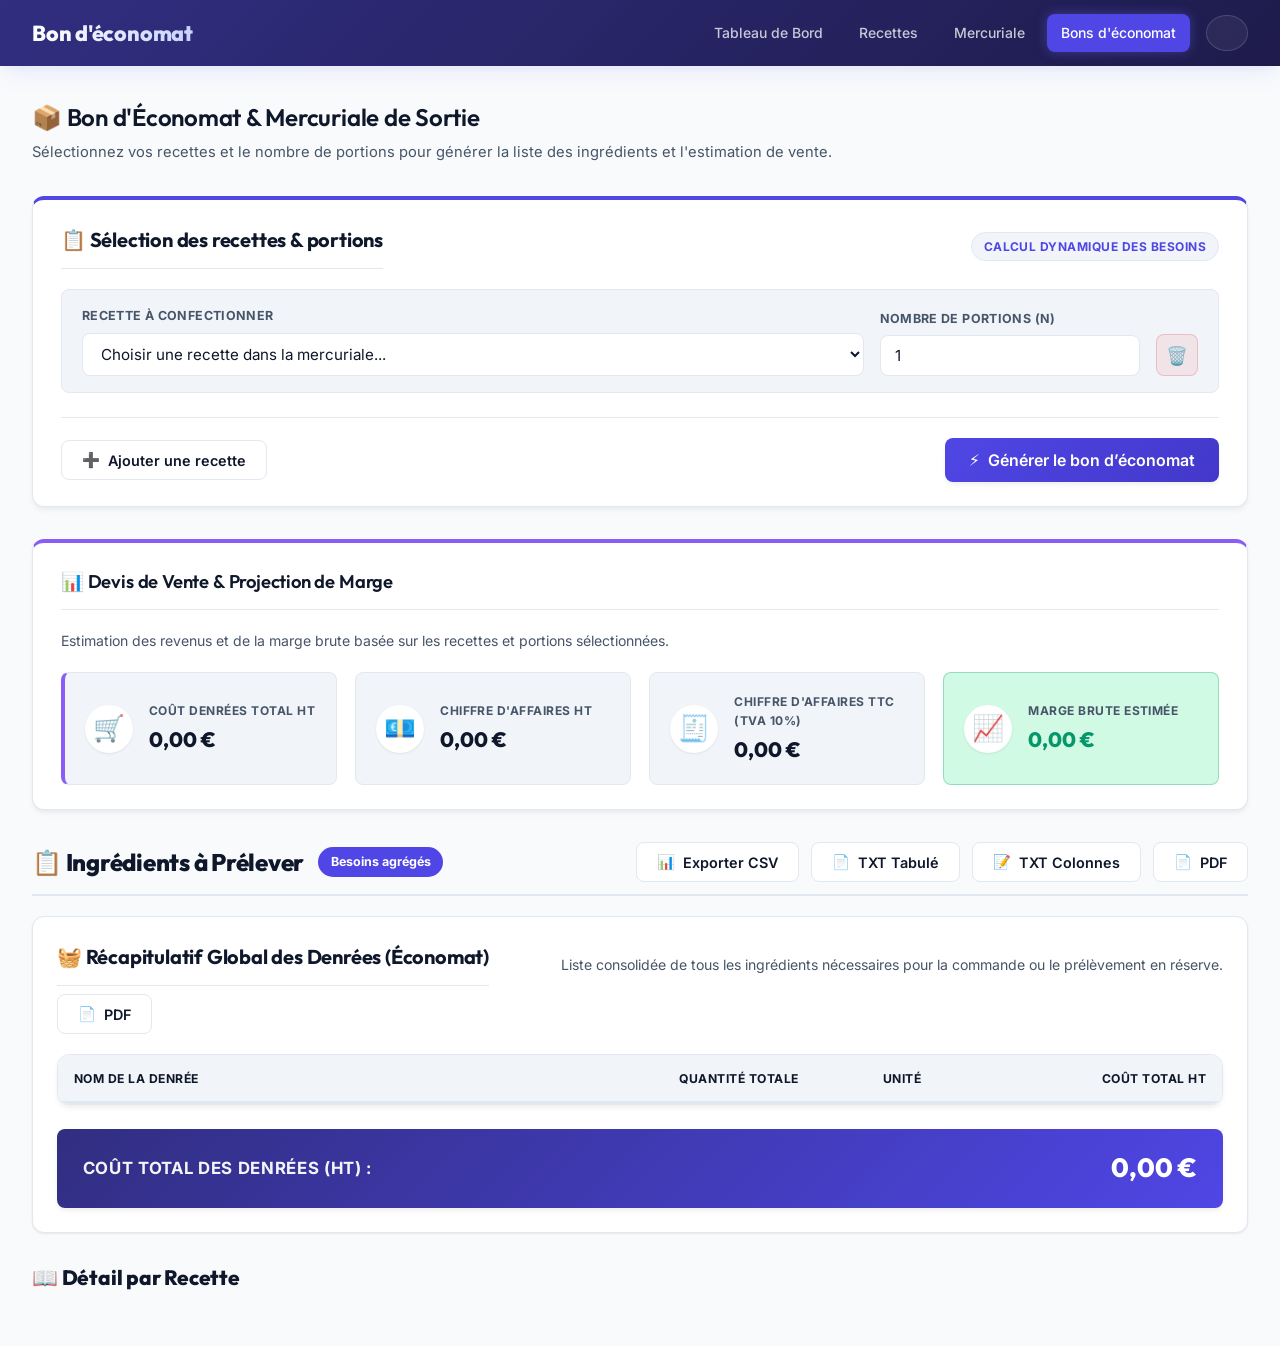
==== commit 5175fb69: "maj bon d'économat rajout export pdf et format" ====
--- a/bon-economat.html
+++ b/bon-economat.html
@@ -109,6 +109,9 @@
                     <button id="export-fixed-txt-btn" class="button-secondary btn-with-icon">
                         <span>📝</span> TXT Colonnes
                     </button>
+                    <button id="export-pdf-btn" class="button-secondary btn-with-icon">
+                        <span>📄</span> PDF
+                    </button>
                 </div>
             </div>
 
@@ -117,6 +120,11 @@
                 <div class="card-header-title">
                     <h3>🧺 Récapitulatif Global des Denrées (Économat)</h3>
                     <p class="card-description">Liste consolidée de tous les ingrédients nécessaires pour la commande ou le prélèvement en réserve.</p>
+                    <div class="export-actions">
+                        <button type="button" class="button-secondary btn-with-icon" data-print-mode="summary">
+                            <span>📄</span> PDF
+                        </button>
+                    </div>
                 </div>
                 <div class="table-container">
                     <table id="summary-table" class="bon-table">
--- a/style.css
+++ b/style.css
@@ -183,6 +183,321 @@
     gap: 1.5rem;
 }
 
+/* KPI Banner — 4 cartes horizontales */
+.db-kpi-banner {
+    display: grid;
+    grid-template-columns: repeat(4, 1fr);
+    gap: 1rem;
+    margin-bottom: 1.5rem;
+}
+
+.db-kpi-card {
+    background: var(--card-background);
+    border: 1px solid var(--border-color);
+    border-radius: var(--border-radius);
+    padding: 1.4rem 1.6rem;
+    display: flex;
+    flex-direction: column;
+    gap: 0.15rem;
+    box-shadow: var(--shadow);
+    transition: var(--transition);
+    border-left: 4px solid var(--border-color);
+    position: relative;
+    overflow: hidden;
+}
+
+.db-kpi-card:hover {
+    transform: translateY(-2px);
+    box-shadow: var(--shadow-lg);
+}
+
+.db-kpi-card.db-kpi-primary  { border-left-color: var(--primary-color); }
+.db-kpi-card.db-kpi-success   { border-left-color: var(--margin-high); }
+.db-kpi-card.db-kpi-warning   { border-left-color: var(--margin-medium); }
+.db-kpi-card.db-kpi-danger    { border-left-color: var(--margin-low); }
+.db-kpi-card.db-kpi-neutral   { border-left-color: var(--accent-color); }
+
+.db-kpi-icon {
+    font-size: 1.5rem;
+    line-height: 1;
+    margin-bottom: 0.5rem;
+}
+
+.db-kpi-value {
+    font-family: var(--font-headings);
+    font-size: 2.2rem;
+    font-weight: 800;
+    line-height: 1.1;
+    color: var(--text-color);
+}
+
+.db-kpi-label {
+    font-size: 0.8rem;
+    font-weight: 600;
+    text-transform: uppercase;
+    letter-spacing: 0.05em;
+    color: var(--text-light);
+    margin-top: 0.2rem;
+}
+
+.db-kpi-sub {
+    font-size: 0.78rem;
+    color: var(--text-muted);
+    margin-top: 0.15rem;
+}
+
+/* Main 2-column layout */
+.db-main-grid {
+    display: grid;
+    grid-template-columns: 1fr 380px;
+    gap: 1.5rem;
+    align-items: start;
+}
+
+.db-left-col,
+.db-right-col {
+    display: flex;
+    flex-direction: column;
+    gap: 1.5rem;
+}
+
+/* Top 5 Recettes */
+.db-top-table {
+    width: 100%;
+    border-collapse: collapse;
+    font-size: 0.9rem;
+}
+
+.db-top-table thead th {
+    text-align: left;
+    font-size: 0.75rem;
+    font-weight: 600;
+    text-transform: uppercase;
+    letter-spacing: 0.05em;
+    color: var(--text-muted);
+    padding: 0 0.5rem 0.75rem 0.5rem;
+    border-bottom: 1px solid var(--border-color);
+}
+
+.db-top-table thead th:not(:first-child) {
+    text-align: right;
+}
+
+.db-top-row {
+    cursor: pointer;
+    transition: background-color 0.15s ease;
+}
+
+.db-top-row:hover {
+    background-color: var(--border-light);
+}
+
+.db-top-row td {
+    padding: 0.75rem 0.5rem;
+    border-bottom: 1px solid var(--border-light);
+    vertical-align: middle;
+}
+
+.db-top-row td:not(:first-child) {
+    text-align: right;
+}
+
+.db-rank-badge {
+    display: inline-flex;
+    align-items: center;
+    justify-content: center;
+    width: 22px;
+    height: 22px;
+    border-radius: 50%;
+    font-size: 0.72rem;
+    font-weight: 700;
+    background: var(--border-light);
+    color: var(--text-muted);
+    margin-right: 0.5rem;
+    flex-shrink: 0;
+}
+
+.db-rank-badge.rank-1 { background: #fef3c7; color: #d97706; }
+.db-rank-badge.rank-2 { background: #f1f5f9; color: #64748b; }
+.db-rank-badge.rank-3 { background: #fef3c7; color: #b45309; }
+
+body.dark-mode .db-rank-badge.rank-1 { background: rgba(217,119,6,0.2); color: #fbbf24; }
+body.dark-mode .db-rank-badge.rank-2 { background: rgba(100,116,139,0.2); color: #94a3b8; }
+body.dark-mode .db-rank-badge.rank-3 { background: rgba(180,83,9,0.2); color: #f59e0b; }
+
+.db-top-row-name {
+    font-weight: 600;
+    color: var(--text-color);
+    display: flex;
+    align-items: center;
+}
+
+.db-view-link {
+    color: var(--primary-color);
+    font-size: 0.78rem;
+    font-weight: 600;
+    opacity: 0;
+    transition: opacity 0.15s;
+    margin-left: 0.5rem;
+}
+
+.db-top-row:hover .db-view-link {
+    opacity: 1;
+}
+
+.db-margin-pill {
+    display: inline-block;
+    padding: 0.2rem 0.55rem;
+    border-radius: 99px;
+    font-size: 0.8rem;
+    font-weight: 700;
+}
+
+.db-margin-pill.high   { background: var(--margin-high-bg);   color: var(--margin-high); }
+.db-margin-pill.medium { background: var(--margin-medium-bg); color: var(--margin-medium); }
+.db-margin-pill.low    { background: var(--margin-low-bg);    color: var(--margin-low); }
+
+.db-empty-state {
+    text-align: center;
+    padding: 2rem 1rem;
+    color: var(--text-muted);
+    font-size: 0.9rem;
+}
+
+/* Alertes & Diagnostics */
+.db-alert-list {
+    display: flex;
+    flex-direction: column;
+    gap: 0.6rem;
+}
+
+.db-alert-item {
+    display: flex;
+    align-items: flex-start;
+    gap: 0.75rem;
+    padding: 0.75rem 1rem;
+    border-radius: var(--border-radius-sm);
+    font-size: 0.875rem;
+    border: 1px solid transparent;
+}
+
+.db-alert-item.critical {
+    background: var(--margin-low-bg);
+    border-color: rgba(220, 38, 38, 0.2);
+    color: var(--margin-low);
+}
+
+.db-alert-item.warning {
+    background: var(--margin-medium-bg);
+    border-color: rgba(217, 119, 6, 0.2);
+    color: var(--margin-medium);
+}
+
+.db-alert-item.info {
+    background: var(--border-light);
+    border-color: var(--border-color);
+    color: var(--text-light);
+}
+
+.db-alert-item.ok {
+    background: var(--success-bg);
+    border-color: rgba(16, 185, 129, 0.2);
+    color: var(--margin-high);
+}
+
+.db-alert-icon {
+    font-size: 1rem;
+    flex-shrink: 0;
+    margin-top: 0.05rem;
+}
+
+.db-alert-body {
+    flex: 1;
+    color: inherit;
+}
+
+.db-alert-body strong {
+    font-weight: 700;
+}
+
+.db-alert-body a {
+    color: inherit;
+    text-decoration: underline;
+    font-weight: 600;
+    margin-left: 0.3rem;
+    opacity: 0.8;
+}
+
+.db-alert-body a:hover {
+    opacity: 1;
+}
+
+/* Actions rapides */
+.actions-grid {
+    display: flex;
+    flex-direction: column;
+    gap: 0.6rem;
+}
+
+.action-button {
+    display: flex;
+    align-items: center;
+    gap: 0.75rem;
+    padding: 0.75rem 1rem;
+    border-radius: var(--border-radius-sm);
+    background: var(--border-light);
+    border: 1px solid var(--border-color);
+    color: var(--text-color);
+    text-decoration: none;
+    font-size: 0.9rem;
+    font-weight: 500;
+    cursor: pointer;
+    transition: var(--transition);
+    width: 100%;
+    text-align: left;
+    font-family: var(--font-family);
+}
+
+.action-button:hover {
+    background: linear-gradient(135deg, var(--primary-color) 0%, var(--accent-color) 100%);
+    color: white;
+    border-color: transparent;
+    transform: translateX(3px);
+}
+
+.action-button .icon {
+    font-size: 1.15rem;
+    flex-shrink: 0;
+}
+
+/* Responsive dashboard */
+@media (max-width: 1100px) {
+    .db-main-grid {
+        grid-template-columns: 1fr;
+    }
+    .db-right-col {
+        display: grid;
+        grid-template-columns: repeat(auto-fit, minmax(280px, 1fr));
+    }
+}
+
+@media (max-width: 768px) {
+    .db-kpi-banner {
+        grid-template-columns: repeat(2, 1fr);
+    }
+    .db-right-col {
+        grid-template-columns: 1fr;
+    }
+}
+
+@media (max-width: 480px) {
+    .db-kpi-banner {
+        grid-template-columns: 1fr;
+    }
+}
+
+
+
 .card {
     background: var(--card-background);
     padding: 1.75rem;
@@ -399,9 +714,66 @@
     border-bottom: 1px solid var(--border-color);
 }
 
+/* --- Table des Recettes - Optimisation des Colonnes & Espacements --- */
+#recipes-table th,
+#recipes-table td {
+    padding: 0.85rem 0.65rem;
+}
+
+/* Colonne 1 : Nom de la recette */
 #recipes-table th:first-child,
 #recipes-table td:first-child {
-    width: 30%;
+    width: 24%;
+    min-width: 170px;
+}
+
+/* Colonne 2 : Portions (très compacte) */
+#recipes-table th:nth-child(2),
+#recipes-table td:nth-child(2) {
+    width: 70px;
+    max-width: 80px;
+    text-align: center;
+    padding-left: 0.35rem;
+    padding-right: 0.35rem;
+    white-space: nowrap;
+}
+
+/* Colonne 3 : CM (très compacte) */
+#recipes-table th:nth-child(3),
+#recipes-table td:nth-child(3) {
+    width: 60px;
+    max-width: 70px;
+    text-align: center;
+    padding-left: 0.35rem;
+    padding-right: 0.35rem;
+    white-space: nowrap;
+}
+
+/* Colonnes montants et marges */
+#recipes-table th:nth-child(4),
+#recipes-table td:nth-child(4),
+#recipes-table th:nth-child(5),
+#recipes-table td:nth-child(5),
+#recipes-table th:nth-child(6),
+#recipes-table td:nth-child(6),
+#recipes-table th:nth-child(7),
+#recipes-table td:nth-child(7),
+#recipes-table th:nth-child(8),
+#recipes-table td:nth-child(8),
+#recipes-table th:nth-child(9),
+#recipes-table td:nth-child(9) {
+    white-space: nowrap;
+}
+
+/* Colonne 10 : Dernière colonne €/heure - Strictement sur une ligne sans retour */
+#recipes-table th:nth-child(10),
+#recipes-table td:nth-child(10),
+#recipes-table th:last-child,
+#recipes-table td:last-child {
+    white-space: nowrap !important;
+    min-width: 115px;
+    width: 120px;
+    text-align: center;
 }
 
 #mercuriale-table th:first-child,
@@ -516,10 +888,12 @@
     display: inline-flex;
     align-items: center;
     justify-content: center;
-    padding: 0.25rem 0.75rem;
+    padding: 0.25rem 0.65rem;
     border-radius: 9999px;
     font-size: 0.8rem;
     font-weight: 700;
+    white-space: nowrap;
+    line-height: 1.2;
 }
 
 .margin-high, .profit-high {
@@ -1273,6 +1647,39 @@
     font-weight: 600;
     color: var(--text-light);
     margin-top: 0.35rem;
+}
+
+.rentability-price-badge-kg {
+    display: inline-flex;
+    align-items: center;
+    justify-content: center;
+    gap: 0.35rem;
+    margin-top: 0.65rem;
+    padding: 0.32rem 0.75rem;
+    background: rgba(79, 70, 229, 0.08);
+    border: 1px solid rgba(79, 70, 229, 0.22);
+    border-radius: 9999px;
+    font-size: 0.82rem;
+    font-weight: 600;
+    color: var(--primary-color);
+    box-shadow: var(--shadow-sm);
+    transition: var(--transition);
+    white-space: nowrap !important;
+    max-width: 100%;
+    box-sizing: border-box;
+}
+
+body.dark-mode .rentability-price-badge-kg {
+    background: rgba(99, 102, 241, 0.15);
+    border-color: rgba(99, 102, 241, 0.3);
+    color: #a5b4fc;
+}
+
+.ingredients-detail-table .weight-total-row td,
+.ingredients-detail-table td.font-mono,
+.ingredients-detail-table th.text-center,
+.ingredients-detail-table th.text-right {
+    white-space: nowrap !important;
 }
 
 /* Net Margin Progress Bar */
@@ -1373,15 +1780,18 @@
     display: flex;
     justify-content: space-between;
     align-items: center;
+    gap: 0.5rem;
 }
 
 .rentability-stat-label {
     color: var(--text-light);
+    white-space: nowrap;
 }
 
 .rentability-stat-value {
     font-weight: 700;
     color: var(--text-color);
+    white-space: nowrap;
 }
 
 /* Actions in Right Panel */
@@ -2025,6 +2435,32 @@
     margin-top: 0.2rem;
 }
 
+.export-actions {
+    display: flex;
+    align-items: center;
+    gap: 0.5rem;
+    flex-wrap: wrap;
+}
+
+.recipe-export-actions {
+    justify-content: flex-end;
+    margin-bottom: 1rem;
+}
+
+#bon-print-document {
+    display: none;
+}
+
+.bon-print-frame {
+    position: fixed;
+    right: 0;
+    bottom: 0;
+    width: 1px;
+    height: 1px;
+    border: 0;
+    opacity: 0;
+}
+
 .recipe-card-header {
     display: flex;
     justify-content: space-between;
@@ -2197,6 +2633,123 @@
         gap: 0.5rem;
         text-align: center;
     }
+}
+
+/* --- Styles des Cartes de Formulaire de Recette (UI/UX Moderne & Aérée) --- */
+.recipe-panel-card {
+    background: var(--card-background);
+    border: 1px solid var(--border-color);
+    border-radius: var(--border-radius-md);
+    padding: 1.5rem;
+    margin-bottom: 1.5rem;
+    box-shadow: 0 2px 8px rgba(0, 0, 0, 0.04);
+    transition: var(--transition);
+}
+
+.recipe-panel-card:hover {
+    border-color: rgba(37, 99, 235, 0.2);
+}
+
+.recipe-panel-card:last-child {
+    margin-bottom: 0;
+}
+
+.recipe-panel-header {
+    display: flex;
+    justify-content: space-between;
+    align-items: center;
+    font-weight: 700;
+    font-size: 1.05rem;
+    color: var(--text-color);
+    margin-bottom: 1.25rem;
+    padding-bottom: 0.65rem;
+    border-bottom: 2px solid var(--border-light);
+}
+
+/* --- Styles des Lignes d'Ingrédients (Composition de Recette) --- */
+.ingredient-rows {
+    display: flex;
+    flex-direction: column;
+    gap: 0.65rem;
+    margin-top: 0.75rem;
+}
+
+.ingredient-row {
+    display: flex;
+    align-items: center;
+    gap: 0.5rem;
+    background: var(--card-background);
+    padding: 0.55rem 0.75rem;
+    border-radius: var(--border-radius-sm);
+    border: 1px solid var(--border-color);
+    transition: var(--transition);
+}
+
+.ingredient-row:hover {
+    border-color: rgba(99, 102, 241, 0.35);
+    box-shadow: 0 2px 6px rgba(0, 0, 0, 0.03);
+}
+
+.ingredient-row .ingredient-select {
+    flex: 3;
+    min-width: 150px;
+}
+
+.ingredient-row .ingredient-quantity {
+    flex: 1.2;
+    min-width: 75px;
+    max-width: 110px;
+    text-align: right;
+}
+
+.ingredient-row .ingredient-unit-select {
+    flex: 1;
+    min-width: 75px;
+    max-width: 100px;
+}
+
+.ingredient-row .ingredient-row-cost {
+    min-width: 75px;
+    text-align: right;
+    font-size: 0.9rem;
+    font-weight: 700;
+    color: var(--primary-color);
+    white-space: nowrap;
+    padding: 0 0.25rem;
+}
+
+.ingredient-row .delete-ingredient-btn {
+    padding: 0.45rem 0.6rem;
+    min-width: 36px;
+    height: 38px;
+    display: inline-flex;
+    align-items: center;
+    justify-content: center;
+}
+
+@media (max-width: 640px) {
+    .ingredient-row {
+        flex-wrap: wrap;
+        gap: 0.4rem;
+    }
+    .ingredient-row .ingredient-select {
+        flex: 1 1 100%;
+    }
+    .ingredient-row .ingredient-quantity {
+        flex: 1;
+    }
+    .ingredient-row .ingredient-unit-select {
+        flex: 1;
+    }
+    .ingredient-row .ingredient-row-cost {
+        flex: 1;
+        text-align: right;
+    }
+}
+
+@keyframes fadeInTab {
+    from { opacity: 0; transform: translateY(4px); }
+    to { opacity: 1; transform: translateY(0); }
 }
 
 /* --- Styles d'Impression PDF Dédiés --- */
@@ -2235,6 +2788,112 @@
         color: black !important;
     }
 
+    body.printing-bon > *:not(#bon-print-document) {
+        visibility: hidden !important;
+    }
+
+    body.printing-bon #bon-print-document,
+    body.printing-bon #bon-print-document * {
+        visibility: visible !important;
+    }
+
+    body.printing-bon #bon-print-document {
+        position: absolute !important;
+        left: 0 !important;
+        top: 0 !important;
+        width: 100% !important;
+        margin: 0 !important;
+        display: block !important;
+        background: white !important;
+        color: #111827 !important;
+    }
+
+    .bon-print-sheet {
+        width: 100% !important;
+        padding: 0 !important;
+        font-family: Arial, Helvetica, sans-serif !important;
+        font-size: 9pt !important;
+    }
+
+    .bon-print-header {
+        display: flex !important;
+        justify-content: space-between !important;
+        align-items: flex-start !important;
+        border-bottom: 2px solid #111827 !important;
+        padding-bottom: 8pt !important;
+        margin-bottom: 8pt !important;
+    }
+
+    .bon-print-header h1 {
+        font-size: 17pt !important;
+        margin: 0 0 3pt !important;
+    }
+
+    .bon-print-header p,
+    .bon-print-subtitle {
+        margin: 0 !important;
+        color: #4b5563 !important;
+    }
+
+    .bon-print-meta {
+        text-align: right !important;
+        font-size: 8pt !important;
+    }
+
+    .bon-print-meta span {
+        display: block !important;
+        color: #4b5563 !important;
+    }
+
+    .bon-print-sheet h2 {
+        font-size: 12pt !important;
+        margin: 14pt 0 6pt !important;
+        page-break-after: avoid !important;
+    }
+
+    .bon-print-table {
+        width: 100% !important;
+        border-collapse: collapse !important;
+        table-layout: fixed !important;
+        margin: 0 0 8pt !important;
+    }
+
+    .bon-print-table th,
+    .bon-print-table td {
+        border: 1px solid #9ca3af !important;
+        padding: 5pt 6pt !important;
+        text-align: left !important;
+        vertical-align: middle !important;
+        word-wrap: break-word !important;
+    }
+
+    .bon-print-table th {
+        background: #f3f4f6 !important;
+        font-weight: 700 !important;
+    }
+
+    .bon-print-table .number {
+        text-align: right !important;
+    }
+
+    .bon-print-table tfoot th {
+        background: #f9fafb !important;
+    }
+
+    .bon-print-total {
+        display: flex !important;
+        justify-content: space-between !important;
+        border-top: 2px solid #111827 !important;
+        border-bottom: 1px solid #9ca3af !important;
+        padding: 7pt 0 !important;
+        margin: 8pt 0 16pt !important;
+    }
+
+    .bon-print-section {
+        page-break-inside: avoid !important;
+        margin-top: 14pt !important;
+    }
+
     .audit-sheet {
         width: 100% !important;
         max-width: 100% !important;
@@ -2246,4 +2905,32 @@
         size: A4 portrait;
         margin: 10mm;
     }
+}
+
+/* Badges de Rendement / Pertes au parage & Sous-recettes */
+.yield-badge {
+    display: inline-block;
+    padding: 0.15rem 0.5rem;
+    border-radius: 4px;
+    font-size: 0.85rem;
+    font-weight: 600;
+    background: #f1f5f9;
+    color: var(--text-color);
+}
+
+.yield-badge.yield-warning {
+    background: #fef3c7;
+    color: #92400e;
+    border: 1px solid #fde68a;
+}
+
+.subrecipe-badge {
+    display: inline-block;
+    padding: 0.15rem 0.4rem;
+    border-radius: 4px;
+    font-size: 0.75rem;
+    font-weight: 600;
+    background: #e0e7ff;
+    color: #3730a3;
+    margin-right: 0.35rem;
 }
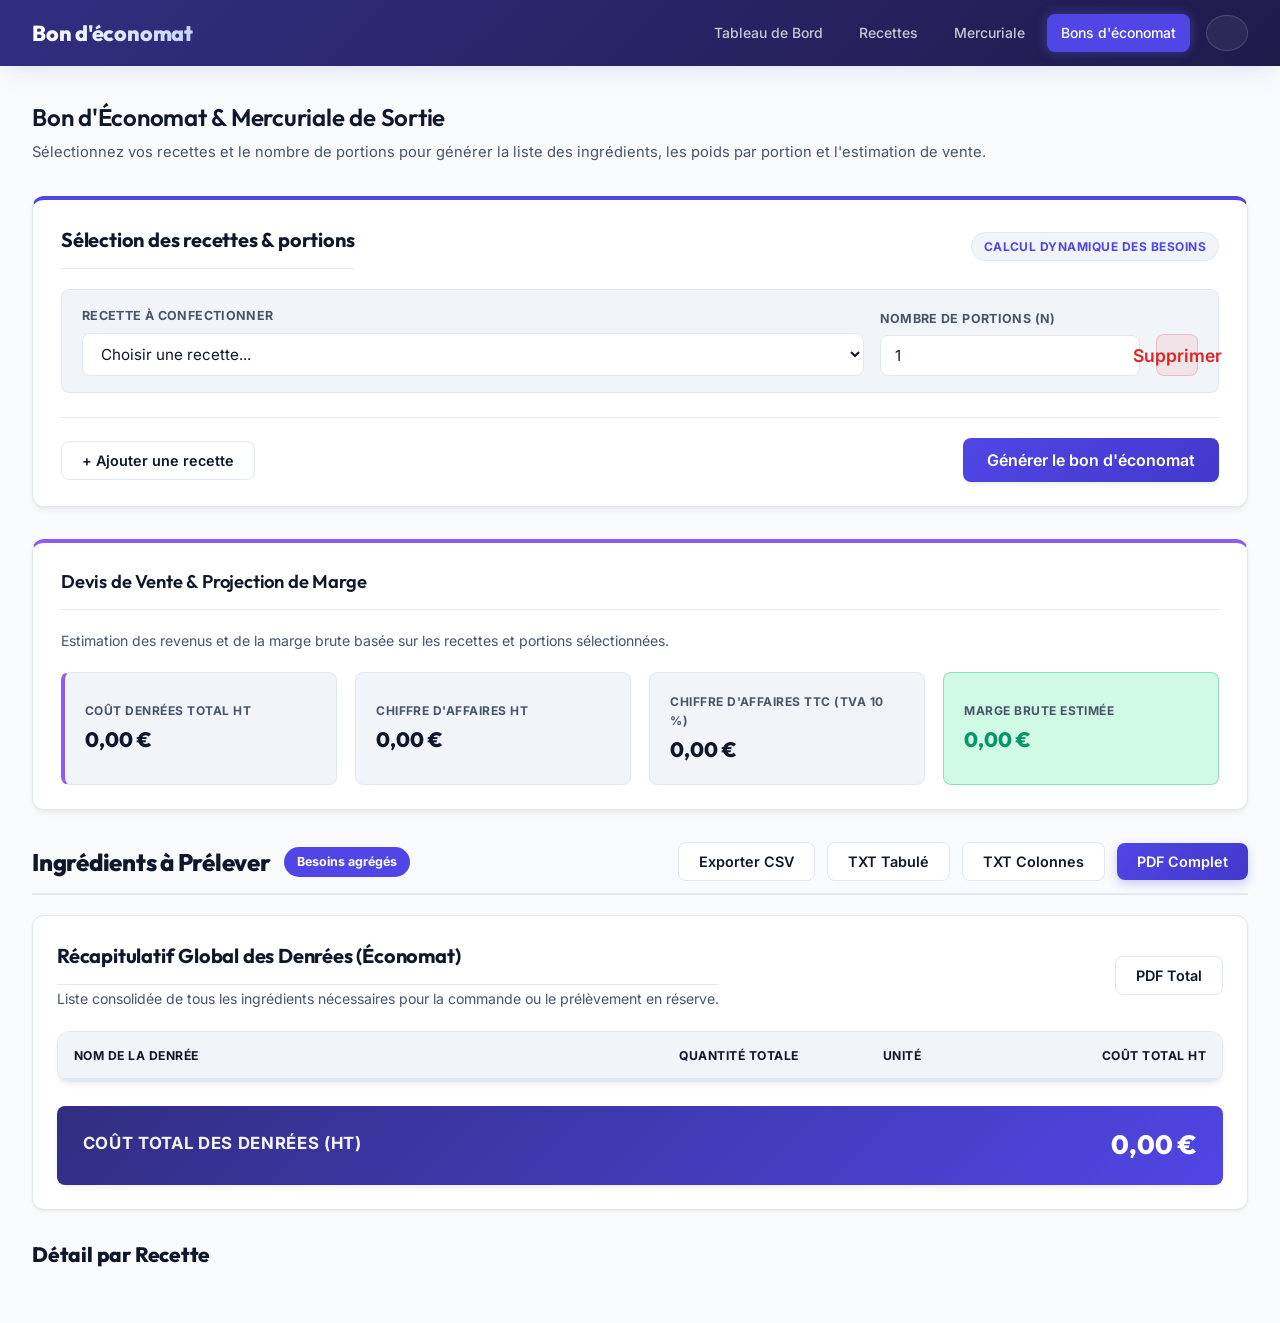
==== commit 9129690b: "maj majeur : arrondi, style sans emoji, nb portion" ====
--- a/bon-economat.html
+++ b/bon-economat.html
@@ -6,7 +6,6 @@
     <meta name="viewport" content="width=device-width, initial-scale=1.0">
     <title>Bon d'économat - Gestion Culinaire</title>
     <link rel="stylesheet" href="style.css">
-
 </head>
 
 <body>
@@ -23,27 +22,28 @@
     <main id="app-container" class="bon-economat-container">
         <div class="page-header">
             <div>
-                <h2>📦 Bon d'Économat & Mercuriale de Sortie</h2>
-                <p class="page-subtitle">Sélectionnez vos recettes et le nombre de portions pour générer la liste des ingrédients et l'estimation de vente.</p>
+                <h2>Bon d'Économat &amp; Mercuriale de Sortie</h2>
+                <p class="page-subtitle">Sélectionnez vos recettes et le nombre de portions pour générer la liste des
+                    ingrédients, les poids par portion et l'estimation de vente.</p>
             </div>
         </div>
 
         <div class="card bon-economat-card">
             <div class="card-header-title">
-                <h3>📋 Sélection des recettes & portions</h3>
+                <h3>Sélection des recettes &amp; portions</h3>
                 <span class="card-subtitle-badge">Calcul dynamique des besoins</span>
             </div>
-            
+
             <div id="recipe-selection-area" class="recipe-selection-grid">
                 <!-- Recipe selectors will be added here by JS -->
             </div>
 
             <div class="bon-economat-actions">
-                <button id="add-recipe-selector-btn" class="button-secondary btn-with-icon">
-                    <span>➕</span> Ajouter une recette
+                <button id="add-recipe-selector-btn" class="button-secondary">
+                    + Ajouter une recette
                 </button>
-                <button id="generate-btn" class="button-primary btn-with-icon btn-lg">
-                    <span>⚡</span> Générer le bon d’économat
+                <button id="generate-btn" class="button-primary btn-lg">
+                    Générer le bon d'économat
                 </button>
             </div>
         </div>
@@ -53,14 +53,14 @@
             <div id="sales-quote" class="card sales-quote-card">
                 <div class="quote-header">
                     <div>
-                        <h3>📊 Devis de Vente & Projection de Marge</h3>
-                        <p class="sales-quote-description">Estimation des revenus et de la marge brute basée sur les recettes et portions sélectionnées.</p>
+                        <h3>Devis de Vente &amp; Projection de Marge</h3>
+                        <p class="sales-quote-description">Estimation des revenus et de la marge brute basée sur les
+                            recettes et portions sélectionnées.</p>
                     </div>
                 </div>
-                
+
                 <div class="sales-quote-grid">
                     <div class="quote-card quote-cost">
-                        <div class="quote-icon">🛒</div>
                         <div class="quote-info">
                             <span class="quote-label">Coût Denrées Total HT</span>
                             <span class="quote-value" id="quote-ingredients-cost">0,00 €</span>
@@ -68,7 +68,6 @@
                     </div>
 
                     <div class="quote-card">
-                        <div class="quote-icon">💶</div>
                         <div class="quote-info">
                             <span class="quote-label">Chiffre d'Affaires HT</span>
                             <span class="quote-value" id="total-sale-price-ht">0,00 €</span>
@@ -76,15 +75,13 @@
                     </div>
 
                     <div class="quote-card">
-                        <div class="quote-icon">🧾</div>
                         <div class="quote-info">
-                            <span class="quote-label">Chiffre d'Affaires TTC (TVA 10%)</span>
+                            <span class="quote-label" id="quote-ttc-label">Chiffre d'Affaires TTC (TVA 10 %)</span>
                             <span class="quote-value" id="total-sale-price-ttc">0,00 €</span>
                         </div>
                     </div>
 
                     <div class="quote-card quote-profit">
-                        <div class="quote-icon">📈</div>
                         <div class="quote-info">
                             <span class="quote-label">Marge Brute Estimée</span>
                             <span class="quote-value" id="total-gross-margin">0,00 €</span>
@@ -96,33 +93,28 @@
             <!-- Header du Bon d'Économat et Boutons d'exportation -->
             <div class="results-header-bar">
                 <div class="results-title-group">
-                    <h2>📋 Ingrédients à Prélever</h2>
+                    <h2>Ingrédients à Prélever</h2>
                     <span class="badge-results-count" id="results-count-badge">Besoins agrégés</span>
                 </div>
                 <div class="header-actions">
-                    <button id="export-csv-btn" class="button-secondary btn-with-icon">
-                        <span>📊</span> Exporter CSV
-                    </button>
-                    <button id="export-txt-btn" class="button-secondary btn-with-icon">
-                        <span>📄</span> TXT Tabulé
-                    </button>
-                    <button id="export-fixed-txt-btn" class="button-secondary btn-with-icon">
-                        <span>📝</span> TXT Colonnes
-                    </button>
-                    <button id="export-pdf-btn" class="button-secondary btn-with-icon">
-                        <span>📄</span> PDF
-                    </button>
+                    <button id="export-csv-btn" class="button-secondary">Exporter CSV</button>
+                    <button id="export-txt-btn" class="button-secondary">TXT Tabulé</button>
+                    <button id="export-fixed-txt-btn" class="button-secondary">TXT Colonnes</button>
+                    <button id="export-pdf-btn" class="button-primary">PDF Complet</button>
                 </div>
             </div>
 
             <!-- Récapitulatif Global des Denrées -->
             <div id="summary-breakdown" class="card bon-summary-card">
                 <div class="card-header-title">
-                    <h3>🧺 Récapitulatif Global des Denrées (Économat)</h3>
-                    <p class="card-description">Liste consolidée de tous les ingrédients nécessaires pour la commande ou le prélèvement en réserve.</p>
+                    <div>
+                        <h3>Récapitulatif Global des Denrées (Économat)</h3>
+                        <p class="card-description">Liste consolidée de tous les ingrédients nécessaires pour la
+                            commande ou le prélèvement en réserve.</p>
+                    </div>
                     <div class="export-actions">
-                        <button type="button" class="button-secondary btn-with-icon" data-print-mode="summary">
-                            <span>📄</span> PDF
+                        <button type="button" class="button-secondary" data-print-mode="summary">
+                            PDF Total
                         </button>
                     </div>
                 </div>
@@ -141,16 +133,20 @@
                         </tbody>
                     </table>
                 </div>
-                
+                <p id="summary-weight-note" class="bon-table-note" style="display: none;"></p>
+
                 <div class="global-total-banner">
-                    <span class="total-banner-label">Coût Total des Denrées (HT) :</span>
+                    <div>
+                        <span class="total-banner-label">Coût Total des Denrées (HT)</span>
+                        <div class="global-total-sub" id="global-total-meta"></div>
+                    </div>
                     <span class="total-banner-value" id="global-total-cost">0,00 €</span>
                 </div>
             </div>
 
             <!-- Détail Recette par Recette -->
             <div id="detailed-breakdown" class="detailed-breakdown-section">
-                <h3 class="section-title">📖 Détail par Recette</h3>
+                <h3 class="section-title">Détail par Recette</h3>
                 <!-- Content generated by JS -->
             </div>
         </div>
--- a/style.css
+++ b/style.css
@@ -1998,7 +1998,7 @@
 }
 
 .audit-table tfoot {
-    display: table-footer-group !important;
+    display: table-row-group !important;
 }
 
 .audit-table tr {
@@ -2447,10 +2447,6 @@
     margin-bottom: 1rem;
 }
 
-#bon-print-document {
-    display: none;
-}
-
 .bon-print-frame {
     position: fixed;
     right: 0;
@@ -2464,12 +2460,12 @@
 .recipe-card-header {
     display: flex;
     justify-content: space-between;
-    align-items: center;
+    align-items: flex-start;
     padding-bottom: 0.85rem;
     margin-bottom: 1rem;
     border-bottom: 1px solid var(--border-color);
     flex-wrap: wrap;
-    gap: 0.5rem;
+    gap: 0.65rem;
 }
 
 .recipe-card-title {
@@ -2478,6 +2474,20 @@
     font-family: var(--font-headings);
     color: var(--text-color);
     margin: 0;
+}
+
+.recipe-card-meta {
+    display: flex;
+    flex-wrap: wrap;
+    gap: 0.5rem 1.25rem;
+    margin-top: 0.35rem;
+    font-size: 0.86rem;
+    color: var(--text-light);
+}
+
+.recipe-meta-item strong {
+    color: var(--text-color);
+    font-weight: 700;
 }
 
 .badge-recipe-cost {
@@ -2524,6 +2534,26 @@
     padding: 0.85rem 1rem;
 }
 
+.bon-table tfoot tr.portion-row td {
+    background-color: var(--card-background);
+    border-top: 1px solid var(--border-color);
+    font-size: 0.88rem;
+}
+
+.bon-table-note {
+    margin: 0.65rem 0 0;
+    font-size: 0.82rem;
+    color: var(--text-light);
+    line-height: 1.45;
+}
+
+.global-total-sub {
+    margin-top: 0.2rem;
+    font-size: 0.85rem;
+    opacity: 0.9;
+    font-weight: 500;
+}
+
 .badge-qty {
     display: inline-block;
     background-color: rgba(79, 70, 229, 0.1);
@@ -2767,131 +2797,18 @@
         color: black !important;
     }
 
-    body * {
-        visibility: hidden !important;
-    }
-
-    #calculation-audit-print-area,
-    #calculation-audit-print-area * {
-        visibility: visible !important;
+    body > *:not(#calculation-audit-print-area) {
+        display: none !important;
     }
 
     #calculation-audit-print-area {
-        position: absolute !important;
-        left: 0 !important;
-        top: 0 !important;
+        position: static !important;
         width: 100% !important;
         margin: 0 !important;
         padding: 0 !important;
         display: block !important;
         background: white !important;
         color: black !important;
-    }
-
-    body.printing-bon > *:not(#bon-print-document) {
-        visibility: hidden !important;
-    }
-
-    body.printing-bon #bon-print-document,
-    body.printing-bon #bon-print-document * {
-        visibility: visible !important;
-    }
-
-    body.printing-bon #bon-print-document {
-        position: absolute !important;
-        left: 0 !important;
-        top: 0 !important;
-        width: 100% !important;
-        margin: 0 !important;
-        display: block !important;
-        background: white !important;
-        color: #111827 !important;
-    }
-
-    .bon-print-sheet {
-        width: 100% !important;
-        padding: 0 !important;
-        font-family: Arial, Helvetica, sans-serif !important;
-        font-size: 9pt !important;
-    }
-
-    .bon-print-header {
-        display: flex !important;
-        justify-content: space-between !important;
-        align-items: flex-start !important;
-        border-bottom: 2px solid #111827 !important;
-        padding-bottom: 8pt !important;
-        margin-bottom: 8pt !important;
-    }
-
-    .bon-print-header h1 {
-        font-size: 17pt !important;
-        margin: 0 0 3pt !important;
-    }
-
-    .bon-print-header p,
-    .bon-print-subtitle {
-        margin: 0 !important;
-        color: #4b5563 !important;
-    }
-
-    .bon-print-meta {
-        text-align: right !important;
-        font-size: 8pt !important;
-    }
-
-    .bon-print-meta span {
-        display: block !important;
-        color: #4b5563 !important;
-    }
-
-    .bon-print-sheet h2 {
-        font-size: 12pt !important;
-        margin: 14pt 0 6pt !important;
-        page-break-after: avoid !important;
-    }
-
-    .bon-print-table {
-        width: 100% !important;
-        border-collapse: collapse !important;
-        table-layout: fixed !important;
-        margin: 0 0 8pt !important;
-    }
-
-    .bon-print-table th,
-    .bon-print-table td {
-        border: 1px solid #9ca3af !important;
-        padding: 5pt 6pt !important;
-        text-align: left !important;
-        vertical-align: middle !important;
-        word-wrap: break-word !important;
-    }
-
-    .bon-print-table th {
-        background: #f3f4f6 !important;
-        font-weight: 700 !important;
-    }
-
-    .bon-print-table .number {
-        text-align: right !important;
-    }
-
-    .bon-print-table tfoot th {
-        background: #f9fafb !important;
-    }
-
-    .bon-print-total {
-        display: flex !important;
-        justify-content: space-between !important;
-        border-top: 2px solid #111827 !important;
-        border-bottom: 1px solid #9ca3af !important;
-        padding: 7pt 0 !important;
-        margin: 8pt 0 16pt !important;
-    }
-
-    .bon-print-section {
-        page-break-inside: avoid !important;
-        margin-top: 14pt !important;
     }
 
     .audit-sheet {
